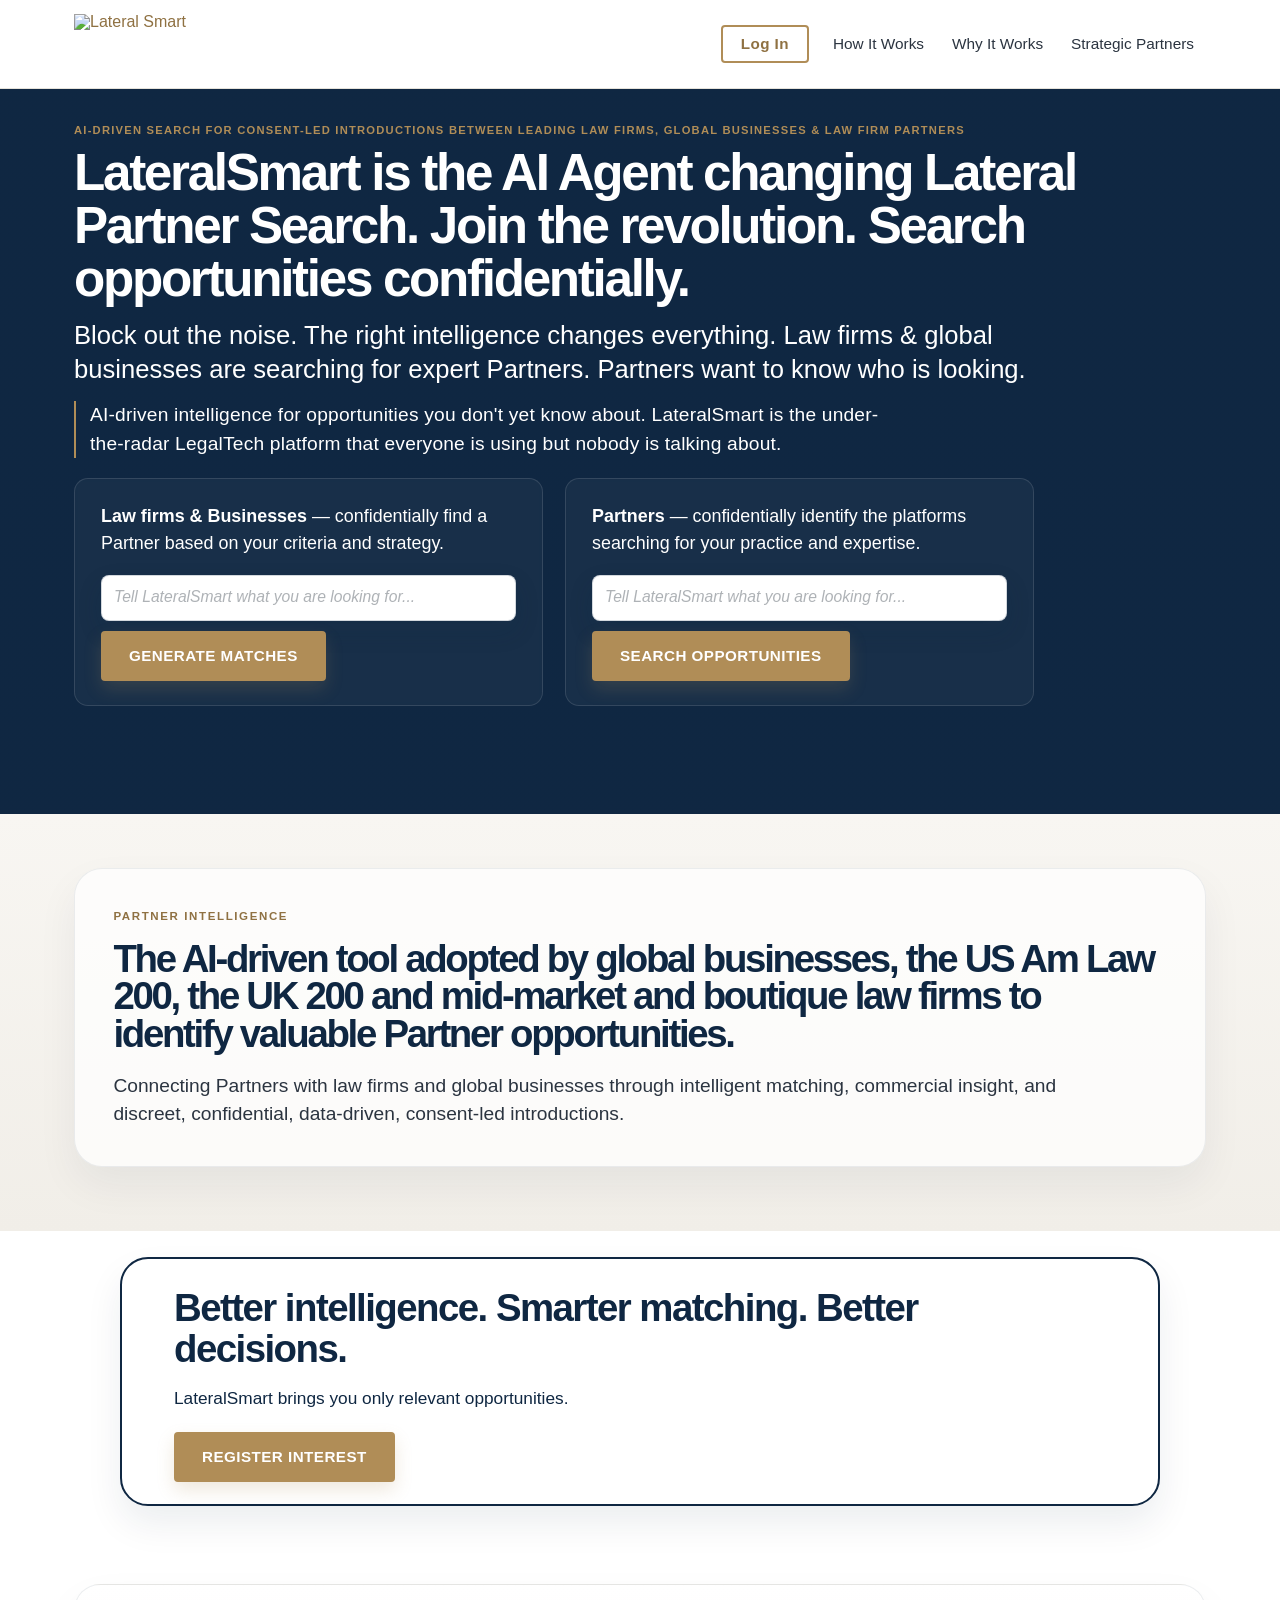
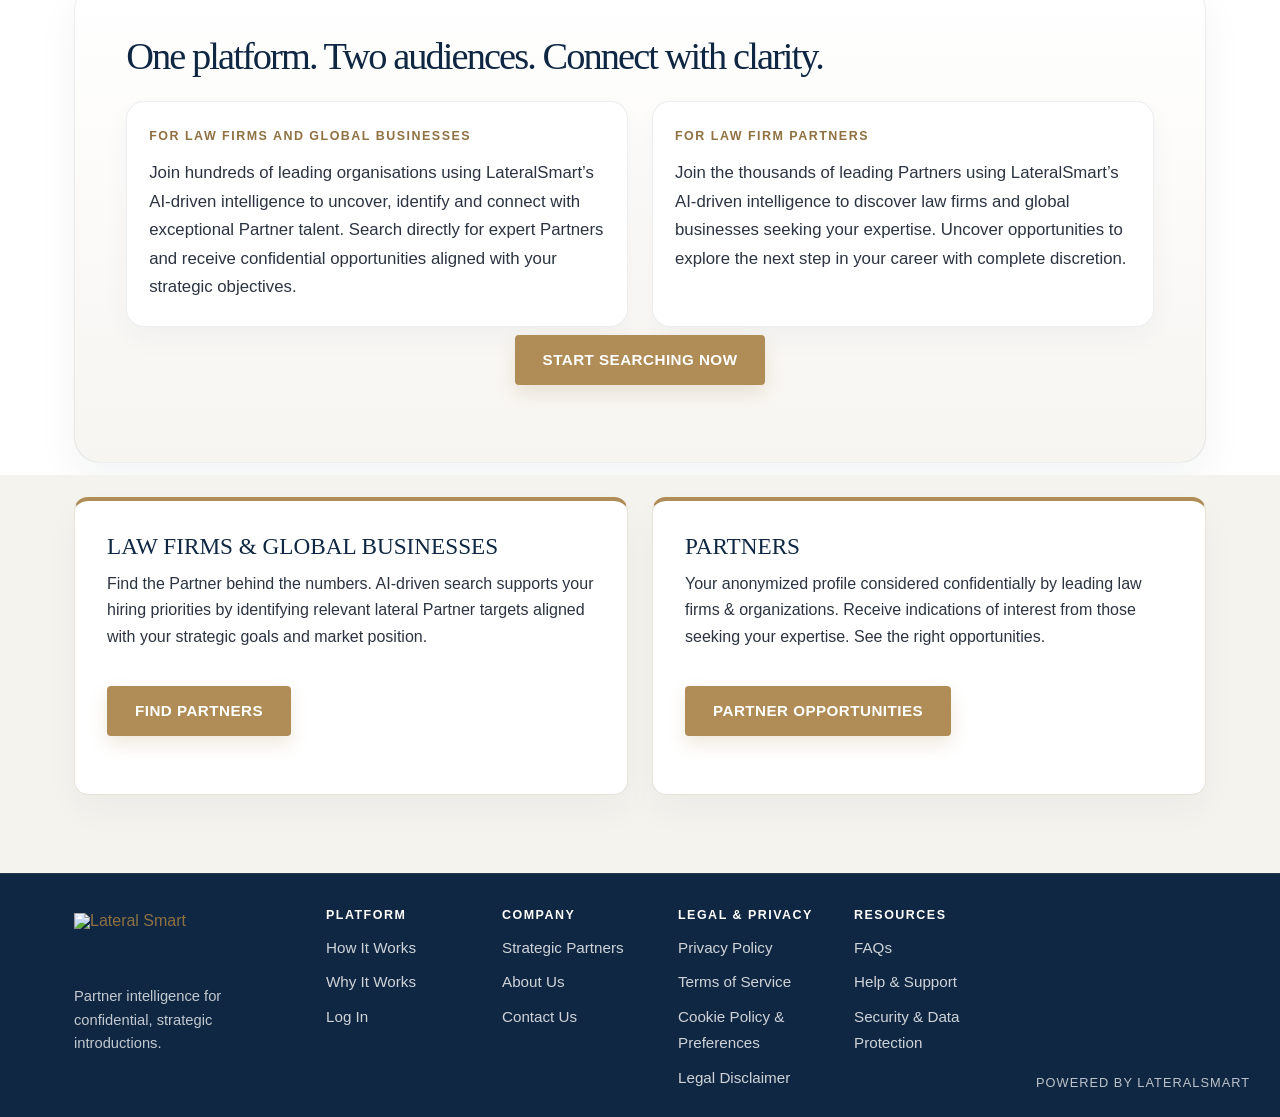
==== index.html @ b68d54a2 "Update hero section text in index.html" ====
<!DOCTYPE html>
<html lang="en">
<head>
  <meta charset="utf-8">
  <meta name="viewport" content="width=device-width, initial-scale=1">
  <title>Home | PARTNER INTELLIGENCE</title>
  <link rel="stylesheet" href="css/style.css">
</head>
<body>
  <header class="site-header">
    <div class="container header-inner">
      <a class="logo" href="index.html" aria-label="Lateral Smart"><img src="https://github.com/user-attachments/assets/96243401-67ee-42fc-a3ef-31da36f68163" alt="Lateral Smart" class="brand-logo"></a>

      <div class="header-actions">
        <a class="btn btn-small btn-outline login-link" href="#">Log In</a>
        <div class="nav-wrap">
          <nav id="main-nav" class="main-nav" aria-label="Main navigation">
            <a href="how-it-works.html">How It Works</a>
            <a href="why-it-works.html">Why It Works</a>
            <a href="strategic-partners.html">Strategic Partners</a>
          </nav>
          <button class="nav-toggle" type="button" aria-expanded="false" aria-controls="main-nav" aria-label="Toggle menu">
            <span></span><span></span><span></span>
          </button>
        </div>
      </div>
    </div>
  </header>

  <main>
    <section class="hero">
      <div class="container">
        <p class="eyebrow">AI-DRIVEN SEARCH FOR CONSENT-LED INTRODUCTIONS BETWEEN LEADING LAW FIRMS, GLOBAL BUSINESSES &amp; LAW FIRM PARTNERS</p>
        <h1 class="hero-main-title">LateralSmart is the AI Agent changing Lateral Partner Search. Join the revolution. Search opportunities confidentially.</h1>
        <p class="hero-subtitle">Block out the noise. The right intelligence changes everything. Law firms &amp; global businesses are searching for expert Partners. Partners want to know who is looking.</p>
        <p class="lead">AI-driven intelligence for opportunities you don't yet know about. LateralSmart is the under-the-radar LegalTech platform that everyone is using but nobody is talking about.</p>
        <div class="hero-pair">
          <div class="hero-feature">
            <p class="tagline"><strong>Law firms &amp; Businesses</strong> — confidentially find a Partner based on your criteria and strategy.</p>
            <div class="hero-inline-form">
              <div class="hero-inline-search">
                <textarea rows="1" placeholder="Tell LateralSmart what you are looking for..." aria-label="Search law firm criteria" autocomplete="off"></textarea>
              </div>
              <a class="btn btn-primary" href="https://docs.google.com/forms/d/e/1FAIpQLScUo92u9E1zZybbDZl6HCqa9umLVzZrXFmEc5nP3b95vK2EXg/viewform" target="_blank" rel="noopener">GENERATE MATCHES</a>
            </div>
          </div>
          <div class="hero-feature">
            <p class="tagline"><strong>Partners</strong> — confidentially identify the platforms searching for your practice and expertise.</p>
            <div class="hero-inline-form">
              <div class="hero-inline-search">
                <textarea rows="1" placeholder="Tell LateralSmart what you are looking for..." aria-label="Search partner expertise" autocomplete="off"></textarea>
              </div>
              <a class="btn btn-primary" href="https://docs.google.com/forms/d/e/1FAIpQLScUo92u9E1zZybbDZl6HCqa9umLVzZrXFmEc5nP3b95vK2EXg/viewform" target="_blank" rel="noopener">SEARCH OPPORTUNITIES</a>
            </div>
          </div>
        </div>
      </div>
    </section>

    <section class="statement-hero">
      <div class="container">
        <div class="statement-hero-shell">
          <p class="statement-hero-kicker">Partner intelligence</p>
          <h2 class="statement-hero-title">The AI-driven tool adopted by global businesses, the US Am Law 200, the UK 200 and mid-market and boutique law firms to identify valuable Partner opportunities.</h2>
          <p class="statement-hero-text">Connecting Partners with law firms and global businesses through intelligent matching, commercial insight, and discreet, confidential, data-driven, consent-led introductions.</p>
        </div>
      </div>
    </section>

    <section class="hero-callout">
      <div class="container">
        <h2 class="hero-main-title">Better intelligence. Smarter matching. Better decisions.</h2>
        <p class="hero-callout-copy">LateralSmart brings you only relevant opportunities.</p>
        <div class="buttons single-button">
          <a class="btn btn-primary" href="https://docs.google.com/forms/d/e/1FAIpQLScUo92u9E1zZybbDZl6HCqa9umLVzZrXFmEc5nP3b95vK2EXg/viewform" target="_blank" rel="noopener">REGISTER INTEREST</a>
        </div>
      </div>
    </section>

    <section class="join-panel">
      <div class="container">
        <div class="join-panel-inner">
          <div class="join-intro">
            <h2>One platform. Two audiences. Connect with clarity.</h2>
          </div>

          <div class="join-grid">
            <article class="join-card">
              <p class="join-label">For law firms and global businesses</p>
              <p>Join hundreds of leading organisations using LateralSmart’s AI-driven intelligence to uncover, identify and connect with exceptional Partner talent. Search directly for expert Partners and receive confidential opportunities aligned with your strategic objectives.</p>
            </article>

            <article class="join-card">
              <p class="join-label">For law firm Partners</p>
              <p>Join the thousands of leading Partners using LateralSmart’s AI-driven intelligence to discover law firms and global businesses seeking your expertise. Uncover opportunities to explore the next step in your career with complete discretion.</p>
            </article>
          </div>

          <div class="buttons single-button join-cta">
            <a class="btn btn-primary" href="https://docs.google.com/forms/d/e/1FAIpQLScUo92u9E1zZybbDZl6HCqa9umLVzZrXFmEc5nP3b95vK2EXg/viewform" target="_blank" rel="noopener">START SEARCHING NOW</a>
          </div>
        </div>
      </div>
    </section>

    <section class="section alt audience-section">
      <div class="container">
        <div class="audience-grid">
          <div class="card">
            <h3 class="audience-card-title">LAW FIRMS &amp; GLOBAL BUSINESSES</h3>
            <p class="audience-card-copy">Find the Partner behind the numbers. AI-driven search supports your hiring priorities by identifying relevant lateral Partner targets aligned with your strategic goals and market position.</p>
            <div class="buttons single-button">
              <a class="btn btn-primary" href="https://docs.google.com/forms/d/e/1FAIpQLScUo92u9E1zZybbDZl6HCqa9umLVzZrXFmEc5nP3b95vK2EXg/viewform" target="_blank" rel="noopener">FIND PARTNERS</a>
            </div>
          </div>

          <div class="card">
            <h3 class="audience-card-title">PARTNERS</h3>
            <p class="audience-card-copy">Your anonymized profile considered confidentially by leading law firms & organizations. Receive indications of interest from those seeking your expertise. See the right opportunities.</p>
            <div class="buttons single-button">
              <a class="btn btn-primary" href="https://docs.google.com/forms/d/e/1FAIpQLScUo92u9E1zZybbDZl6HCqa9umLVzZrXFmEc5nP3b95vK2EXg/viewform" target="_blank" rel="noopener">PARTNER OPPORTUNITIES</a>
            </div>
          </div>
        </div>
      </div>
    </section>
  </main>

  <footer class="site-footer">
    <div class="container footer-inner">
      <div class="footer-brand">
        <a class="logo" href="index.html" aria-label="Lateral Smart"><img src="https://github.com/user-attachments/assets/96243401-67ee-42fc-a3ef-31da36f68163" alt="Lateral Smart" class="brand-logo"></a>
        <p>Partner intelligence for confidential, strategic introductions.</p>
      </div>

      <div class="footer-links">
        <div class="footer-column">
          <h3>Platform</h3>
          <ul>
            <li><a href="how-it-works.html">How It Works</a></li>
            <li><a href="why-it-works.html">Why It Works</a></li>
            <li><a href="#">Log In</a></li>
          </ul>
        </div>

        <div class="footer-column">
          <h3>Company</h3>
          <ul>
            <li><a href="strategic-partners.html">Strategic Partners</a></li>
            <li><a href="#">About Us</a></li>
            <li><a href="#">Contact Us</a></li>
          </ul>
        </div>

        <div class="footer-column">
          <h3>Legal &amp; Privacy</h3>
          <ul>
            <li><a href="#">Privacy Policy</a></li>
            <li><a href="#">Terms of Service</a></li>
            <li><a href="#">Cookie Policy &amp; Preferences</a></li>
            <li><a href="#">Legal Disclaimer</a></li>
          </ul>
        </div>

        <div class="footer-column">
          <h3>Resources</h3>
          <ul>
            <li><a href="#">FAQs</a></li>
            <li><a href="#">Help &amp; Support</a></li>
            <li><a href="#">Security &amp; Data Protection</a></li>
          </ul>
        </div>
      </div>

      <div class="footer-powered">Powered by LateralSmart</div>
    </div>
  </footer>
  <script src="js/site-menu.js"></script>
</body>
</html>
---- css/style.css ----
/* ==========================================================
            Partner Intelligence - site styles
            Edit the colours below to re-brand the whole site.
            ========================================================== */
:root {
  --navy: #0f2742;
  --accent: #b08d57;
  --accent-dark: #8f7142;
  --text: #2b3440;
  --muted: #5d6b7a;
  --light: #f5f3ee;
  --white: #ffffff;
  --font-body: "Helvetica Neue", Arial, sans-serif;
  --font-heading: Georgia, "Times New Roman", serif;
}
* { box-sizing: border-box; }
html { scroll-behavior: smooth; }
body {
  margin: 0;
  font-family: var(--font-body);
  color: var(--text);
  line-height: 1.65;
  font-size: 16px;
}
img { max-width: 100%; display: block; }
a { color: var(--accent-dark); }
p { margin: 0 0 1.1rem; }
.container { max-width: 1180px; margin: 0 auto; padding: 0 24px; }
h1, h2, h3, h4 { font-family: var(--font-heading); color: var(--navy); line-height: 1.2; font-weight: normal; }
h1 { font-size: clamp(2.5rem, 4vw, 4rem); margin: 0 0 20px; }
h2 { font-size: clamp(2rem, 2.6vw, 2.85rem); margin: 0 0 18px; }
h3 { font-size: 1.45rem; margin: 0 0 10px; }
h4 { font-size: 1.2rem; margin: 0 0 10px; }
.small { font-size: .85rem; color: var(--muted); }

/* Header */
.site-header {
  background: var(--white);
  border-bottom: 1px solid #e5e2da;
  position: sticky;
  top: 0;
  z-index: 10;
}
.header-inner {
  display: flex;
  align-items: center;
  justify-content: space-between;
  gap: 16px;
  flex-wrap: wrap;
  padding-top: 14px;
  padding-bottom: 14px;
}
.logo {
  display: inline-flex;
  align-items: center;
  text-decoration: none;
  line-height: 1;
  flex-shrink: 0;
}
.brand-logo {
  display: block;
  height: 60px;
  width: auto;
  max-width: 100%;
}
.header-actions {
  display: flex;
  align-items: center;
  justify-content: flex-end;
  gap: 12px;
  margin-left: auto;
}
.nav-wrap {
  display: flex;
  align-items: center;
  position: relative;
}
.main-nav {
  display: flex;
  align-items: center;
  flex-wrap: wrap;
  gap: 4px;
}
.main-nav a {
  margin: 0 12px;
  text-decoration: none;
  color: var(--text);
  font-size: .96rem;
  font-weight: 500;
  transition: color .2s ease;
}
.main-nav a:hover, .main-nav a.active {
  color: var(--accent-dark);
  border-bottom: 2px solid var(--accent);
}
.nav-toggle {
  display: none;
  width: 42px;
  height: 42px;
  border: 1px solid rgba(15, 39, 66, 0.15);
  background: var(--white);
  border-radius: 8px;
  padding: 10px 8px;
  cursor: pointer;
  flex-shrink: 0;
}
.nav-toggle span {
  display: block;
  width: 100%;
  height: 2px;
  background: var(--navy);
  border-radius: 2px;
  margin: 4px 0;
}
.login-link {
  white-space: nowrap;
}

/* Buttons */
.buttons {
  display: flex;
  gap: 14px;
  flex-wrap: wrap;
  margin-top: 24px;
}
.btn {
  display: inline-flex;
  align-items: center;
  justify-content: center;
  padding: 14px 26px;
  border-radius: 4px;
  text-decoration: none;
  font-weight: 700;
  font-size: .95rem;
  border: 2px solid var(--accent);
  letter-spacing: .03em;
  transition: all .2s ease;
  line-height: 1.2;
}
.btn-primary {
  background: var(--accent);
  color: var(--white);
  box-shadow: 0 8px 18px rgba(176, 141, 87, 0.2);
}
.btn-primary:hover {
  background: var(--accent-dark);
  border-color: var(--accent-dark);
  transform: translateY(-1px);
}
.btn-outline {
  background: transparent;
  color: var(--accent-dark);
}
.btn-outline:hover {
  background: var(--accent);
  color: var(--white);
}
.btn-small { padding: 8px 18px; }

/* Hero */
.hero {
  color: var(--white);
  padding: 32px 0 80px;
  background: linear-gradient(rgba(15,39,66,.82), rgba(15,39,66,.82)),
    url("https://images.unsplash.com/photo-1497366216548-37526070297c?auto=format&fit=crop&w=1600&q=70") center/cover, var(--navy);
}
.hero .container {
  display: block;
}
.hero-main-title {
  color: var(--white);
  font-family: var(--font-body);
  font-weight: 700;
  font-size: clamp(2.5rem, 4vw, 4.7rem);
  line-height: 1.03;
  letter-spacing: -0.045em;
  margin: 0 0 12px;
  max-width: 1180px;
}
.hero-subtitle {
  font-size: clamp(1.45rem, 2vw, 2.05rem);
  font-weight: 500;
  line-height: 1.35;
  color: rgba(255, 255, 255, 0.96);
  max-width: 980px;
  margin: 0 0 14px;
}
.hero .eyebrow {
  text-transform: uppercase;
  letter-spacing: .11em;
  font-size: .7rem;
  font-weight: 600;
  color: var(--accent);
  margin: 0 0 8px;
  max-width: 1200px;
  white-space: normal;
  display: block;
  overflow-wrap: break-word;
  word-break: break-word;
}
.hero .lead {
  max-width: 820px;
  margin: 0 0 20px;
  padding-left: 14px;
  border-left: 2px solid var(--accent);
  color: rgba(255, 255, 255, 0.9);
  font-size: clamp(1rem, 1.5vw, 1.2rem);
  line-height: 1.5;
  font-style: normal;
  font-weight: 500;
  letter-spacing: 0.01em;
}
.hero h1,
.hero .lead,
.hero p {
  color: var(--white);
}
.hero-alt h1,
.hero-alt .lead,
.hero-alt p,
.hero-alt .eyebrow {
  color: var(--white);
}
.hero-alt h1 {
  font-family: var(--font-body);
  font-weight: 700;
  font-size: clamp(2.5rem, 4vw, 4.7rem);
  line-height: 1.03;
  letter-spacing: -0.045em;
  margin: 0 0 26px;
  max-width: 1180px;
}
.hero-alt .eyebrow {
  color: var(--accent);
}
.hero-pair {
  display: grid;
  grid-template-columns: repeat(2, minmax(0, 1fr));
  gap: 22px;
  max-width: 960px;
  margin: 0 0 28px;
}
.hero-feature {
  display: flex;
  flex-direction: column;
  justify-content: space-between;
  min-height: 200px;
  padding: 24px 26px;
  border: 1px solid rgba(255,255,255,0.12);
  border-radius: 14px;
  background: rgba(255,255,255,0.04);
  backdrop-filter: blur(2px);
}
.hero-feature .tagline {
  font-size: 1.12rem;
  max-width: 100%;
  margin: 0;
  line-height: 1.5;
}
.hero-feature .tagline strong { color: var(--white); }
.hero-inline-form {
  display: flex;
  align-items: flex-end;
  gap: 10px;
  flex-wrap: wrap;
  margin-top: 18px;
}
.hero-inline-search {
  flex: 1 1 300px;
  max-width: 420px;
  min-width: 220px;
  display: flex;
  align-items: flex-start;
  justify-content: flex-start;
  min-height: 44px;
  padding: 0;
  border-radius: 8px;
  border: 1px solid rgba(15, 39, 66, 0.18);
  background: var(--white);
  box-shadow: 0 10px 24px rgba(15, 39, 66, 0.14);
}
.hero-inline-search textarea {
  width: 100%;
  min-height: 44px;
  max-height: 120px;
  border: none;
  background: transparent;
  color: var(--text);
  font: inherit;
  font-size: 0.98rem;
  line-height: 1.35;
  padding: 10px 12px;
  margin: 0;
  resize: none;
  overflow: hidden;
  text-align: left;
  vertical-align: top;
  display: block;
  caret-color: var(--accent-dark);
}
.hero-inline-search textarea::placeholder {
  color: rgba(43, 52, 64, 0.38);
  font-style: italic;
  text-align: left;
  line-height: 1.35;
  padding: 0;
  transform: none;
}
.hero-inline-search textarea:focus {
  outline: none;
  caret-color: var(--accent-dark);
}
.hero-feature .btn {
  margin-top: 0;
  align-self: flex-start;
}
.supporting-copy {
  font-size: 1.02rem;
  max-width: 900px;
  margin: 0 0 12px;
  opacity: .96;
}
.hero-callout {
  max-width: 1040px;
  margin: 26px auto 38px;
  padding: 28px 28px 22px;
  border: 2px solid var(--navy);
  border-radius: 28px;
  background: rgba(255,255,255,0.98);
  box-shadow: 0 18px 36px rgba(15, 39, 66, 0.08);
}
.hero-callout .container {
  max-width: 100%;
}
.hero-callout .eyebrow {
  margin-bottom: 12px;
  max-width: 760px;
  color: var(--navy);
  font-weight: 700;
  letter-spacing: 0;
  text-transform: none;
  font-size: 1.02rem;
}
.hero-callout .hero-main-title {
  font-size: clamp(2rem, 3vw, 3.2rem);
  line-height: 1.08;
  letter-spacing: -0.04em;
  margin-bottom: 16px;
  max-width: 760px;
  color: var(--navy);
}
.hero-callout-copy {
  margin: 0 0 20px;
  color: var(--navy);
  font-size: 1.08rem;
  line-height: 1.5;
  font-weight: 500;
}
.hero-callout .single-button {
  margin: 0;
}
.hero-callout .single-button .btn {
  margin-top: 0;
}

/* Statement hero */
.statement-hero {
  padding: 54px 0 64px;
  background: linear-gradient(180deg, #f8f6f2 0%, #f1eee8 100%);
}
.statement-hero-shell {
  background: rgba(255, 255, 255, 0.72);
  border: 1px solid rgba(15, 39, 66, 0.08);
  border-radius: 28px;
  padding: clamp(1.6rem, 3vw, 3rem);
  box-shadow: 0 18px 42px rgba(15, 39, 66, 0.06);
}
.statement-hero-kicker {
  margin: 0 0 1rem;
  font-size: 0.72rem;
  font-weight: 700;
  line-height: 1.4;
  letter-spacing: 0.14em;
  text-transform: uppercase;
  color: var(--accent-dark);
}
.statement-hero-title {
  margin: 0;
  color: var(--navy);
  font-family: var(--font-body);
  font-size: clamp(2.1rem, 3vw, 4.2rem);
  line-height: 0.98;
  letter-spacing: -0.06em;
  font-weight: 800;
  max-width: 1200px;
}
.statement-hero-text {
  margin: 1.2rem 0 0;
  max-width: 1000px;
  color: var(--text);
  font-size: clamp(1.05rem, 1.5vw, 1.6rem);
  line-height: 1.45;
  font-weight: 500;
}

/* Sections */
.section { padding: 78px 0; }
.section.alt { background: var(--light); }
.section.center { text-align: center; }
.section-intro { max-width: 760px; font-size: 1.12rem; }
.center .section-intro { margin: 0 auto; }
.grid {
  display: grid;
  grid-template-columns: repeat(auto-fit, minmax(300px, 1fr));
  gap: 28px;
}
.feature-grid {
  grid-template-columns: repeat(auto-fit, minmax(250px, 1fr));
  margin-top: 12px;
}
.feature,
.card {
  background: var(--white);
  border: 1px solid #e5e2da;
  border-radius: 14px;
  box-shadow: 0 16px 32px rgba(15, 39, 66, 0.04);
}
.card {
  padding: 32px;
  border-top: 4px solid var(--accent);
}
.feature {
  padding: 24px;
}
.card .btn,
.feature .btn { margin-top: 18px; }
.card ul { padding-left: 20px; }
.card li { margin-bottom: 8px; }
.text-link { font-weight: bold; text-decoration: none; }
.steps { list-style: none; padding: 0; margin: 0; }
.steps li { border-left: 4px solid var(--accent); padding: 4px 0 4px 24px; margin-bottom: 32px; }

.workflows-section {
  padding-top: 56px;
  padding-bottom: 56px;
}
.workflow-grid {
  display: grid;
  grid-template-columns: repeat(2, minmax(0, 1fr));
  gap: 28px;
}
.workflow-column {
  position: relative;
  background: linear-gradient(180deg, rgba(15,39,66,0.03), rgba(255,255,255,0.94));
  border: 1px solid rgba(15,39,66,0.12);
  border-radius: 26px;
  padding: clamp(1.5rem, 2vw, 2.2rem);
  box-shadow: 0 18px 36px rgba(15,39,66,0.05);
  overflow: hidden;
}
.workflow-column::before {
  content: "";
  position: absolute;
  inset: 0;
  background: linear-gradient(135deg, rgba(176,141,87,0.08), rgba(15,39,66,0.02));
  pointer-events: none;
}
.workflow-column > * {
  position: relative;
  z-index: 1;
}
.workflow-column:first-child {
  background: linear-gradient(180deg, rgba(15,39,66,0.04), rgba(255,255,255,0.96));
  border-color: rgba(15,39,66,0.14);
}
.workflow-column:first-child::before {
  background: linear-gradient(135deg, rgba(15,39,66,0.06), rgba(176,141,87,0.08));
}
.workflow-column:last-child {
  background: linear-gradient(180deg, rgba(176,141,87,0.08), rgba(255,255,255,0.96));
  border-color: rgba(176,141,87,0.35);
}
.workflow-column:last-child::before {
  background: linear-gradient(135deg, rgba(176,141,87,0.12), rgba(15,39,66,0.03));
}
.workflow-column h2 {
  margin: 0 0 1.25rem;
  font-family: var(--font-body);
  font-size: clamp(1.7rem, 2.2vw, 2.4rem);
  line-height: 1.1;
  letter-spacing: -0.05em;
  font-weight: 800;
  color: var(--navy);
}
.workflow-list {
  display: grid;
  gap: 16px;
}
.workflow-step {
  background: rgba(255,255,255,0.8);
  border: 1px solid rgba(15,39,66,0.08);
  border-left: 4px solid var(--accent);
  border-radius: 18px;
  padding: 18px 18px 16px;
  box-shadow: 0 10px 20px rgba(15,39,66,0.03);
}
.workflow-column:first-child .workflow-step {
  border-left-color: var(--navy);
}
.workflow-column:last-child .workflow-step {
  border-left-color: var(--accent);
}
.workflow-step h3 {
  margin: 0 0 0.5rem;
  font-family: var(--font-body);
  font-size: 1.12rem;
  line-height: 1.38;
  letter-spacing: -0.02em;
  font-weight: 700;
  color: var(--navy);
}
.workflow-step p {
  margin: 0;
  color: var(--text);
  font-size: 0.98rem;
  line-height: 1.6;
}

.join-panel {
  padding: 40px 0 12px;
}
.join-panel-inner {
  background: linear-gradient(180deg, #ffffff 0%, #f7f5f1 100%);
  border: 1px solid rgba(15, 39, 66, 0.08);
  border-radius: 26px;
  padding: clamp(1.8rem, 4vw, 3.2rem);
  box-shadow: 0 18px 42px rgba(15, 39, 66, 0.05);
}
.join-intro {
  margin-bottom: 1.5rem;
}
.join-intro h2 {
  margin: 0;
  font-size: clamp(2rem, 3vw, 3.3rem);
  line-height: 1.07;
  letter-spacing: -0.05em;
  color: var(--navy);
}
.join-grid,
.audience-grid {
  display: grid;
  grid-template-columns: repeat(2, minmax(0, 1fr));
  gap: 24px;
}
.join-card {
  background: var(--white);
  border: 1px solid rgba(15, 39, 66, 0.08);
  border-radius: 18px;
  padding: 24px 22px;
  box-shadow: 0 12px 26px rgba(15, 39, 66, 0.04);
}
.join-label {
  margin: 0 0 12px;
  font-size: .78rem;
  letter-spacing: .12em;
  text-transform: uppercase;
  color: var(--accent-dark);
  font-weight: 700;
}
.join-card p:last-child {
  margin: 0;
  color: var(--text);
  font-size: 1.05rem;
  line-height: 1.7;
}
.join-cta {
  justify-content: center;
  margin-top: 30px;
}
.audience-section {
  padding-top: 22px;
}

.partner-intro {
  padding-top: 72px;
  padding-bottom: 72px;
}
.partner-story {
  max-width: 940px;
  margin: 0 auto 30px;
}
.section-kicker {
  margin: 0 0 16px;
  font-size: .76rem;
  font-weight: 700;
  letter-spacing: .14em;
  text-transform: uppercase;
  color: var(--accent-dark);
}
.partner-story h2 {
  margin-bottom: 20px;
}
.partner-story p {
  font-size: clamp(1.03rem, 1.5vw, 1.2rem);
  max-width: 900px;
  color: var(--text);
}
.partner-opportunity {
  margin-top: 28px;
}
.partner-opportunity h3 {
  margin-bottom: 20px;
  text-align: center;
}
.benefits-grid {
  display: grid;
  grid-template-columns: repeat(auto-fit, minmax(220px, 1fr));
  gap: 20px;
  margin-top: 18px;
}
.benefit-card {
  background: var(--white);
  border: 1px solid rgba(15, 39, 66, 0.08);
  border-top: 4px solid var(--accent);
  border-radius: 16px;
  padding: 24px 22px;
  box-shadow: 0 14px 30px rgba(15, 39, 66, 0.04);
}
.benefit-card h4 {
  margin-bottom: 10px;
  font-size: 1.12rem;
  color: var(--navy);
}
.benefit-card p {
  margin: 0;
  color: var(--text);
  line-height: 1.6;
}
.partner-cta {
  margin-top: 36px;
  padding: clamp(2rem, 4vw, 3.25rem);
  border-radius: 24px;
  background: linear-gradient(135deg, rgba(15,39,66,0.97), rgba(30,63,98,0.93));
  box-shadow: 0 20px 44px rgba(15, 39, 66, 0.12);
  text-align: center;
}
.partner-cta h3,
.partner-cta p,
.partner-cta .partner-cta-lead {
  color: var(--white);
}
.partner-cta h3 {
  margin-bottom: 12px;
}
.partner-cta p {
  max-width: 760px;
  margin-left: auto;
  margin-right: auto;
  font-size: 1.06rem;
}
.partner-cta-lead {
  margin-top: 6px;
  margin-bottom: 18px;
  font-size: 1.2rem;
  font-weight: 600;
}
.partner-cta .btn {
  margin-top: 8px;
}

.logo-grid { display: grid; grid-template-columns: repeat(auto-fit, minmax(200px, 1fr)); gap: 22px; margin: 20px 0 30px; }
.logo-slot {
  background: rgba(255,255,255,0.96);
  border: 1px solid rgba(15, 39, 66, 0.08);
  border-radius: 14px;
  min-height: 120px;
  display: flex;
  align-items: center;
  justify-content: center;
  color: var(--muted);
  text-align: center;
  padding: 18px 20px;
  box-shadow: 0 8px 18px rgba(15, 39, 66, 0.04);
  transition: transform .2s ease, box-shadow .2s ease, border-color .2s ease;
}
.logo-slot:hover {
  transform: translateY(-2px);
  border-color: rgba(176, 141, 87, 0.35);
  box-shadow: 0 14px 28px rgba(15, 39, 66, 0.08);
}
.logo-slot img {
  max-width: 80%;
  max-height: 68px;
  width: auto;
  height: auto;
  object-fit: contain;
  filter: grayscale(0.1) contrast(1.05);
  opacity: 0.96;
}

.partner-quote-section {
  padding-top: 48px;
  padding-bottom: 24px;
}
.partner-quote-shell {
  background: linear-gradient(135deg, rgba(15,39,66,0.97), rgba(30,63,98,0.93));
  border: 2px solid rgba(176, 141, 87, 0.7);
  border-radius: 26px;
  padding: clamp(2rem, 4vw, 4rem);
  box-shadow: 0 22px 48px rgba(15, 39, 66, 0.12);
}
.partner-quote-label {
  display: inline-block;
  margin: 0 0 1.2rem;
  font-size: .78rem;
  font-weight: 700;
  letter-spacing: .12em;
  text-transform: uppercase;
  color: var(--accent);
}
.partner-quote {
  margin: 0;
  color: var(--white);
  font-family: var(--font-heading);
  font-size: clamp(2rem, 3vw, 3.3rem);
  line-height: 1.18;
  letter-spacing: -0.04em;
  font-weight: 700;
}
.partner-quote p {
  margin: 0;
}
.partner-quote-text {
  margin-top: 1.5rem;
  font-size: clamp(1.06rem, 1.8vw, 1.4rem);
  line-height: 1.6;
  color: rgba(255,255,255,0.9);
  font-weight: 500;
}

/* Call to action band */
.cta {
  background: var(--navy);
  color: var(--white);
  text-align: center;
  padding: 72px 0;
}
.cta h2 { color: var(--white); margin-bottom: 18px; max-width: 860px; margin-left: auto; margin-right: auto; }
.cta p {
  margin: 0 auto 8px;
  max-width: 720px;
  font-size: 1.08rem;
}
.cta .buttons { justify-content: center; margin-top: 28px; }
.cta .btn-primary { background: var(--accent); }

/* Footer */
.site-footer {
  background: var(--navy);
  color: rgba(255,255,255,0.8);
  border-top: 1px solid rgba(255,255,255,0.08);
  padding: 34px 0 18px;
}
.footer-inner {
  display: flex;
  align-items: flex-start;
  justify-content: space-between;
  gap: 32px;
}
.footer-brand {
  flex: 0 0 220px;
}
.footer-brand .logo {
  margin-bottom: 12px;
}
.footer-brand p {
  margin: 0;
  color: rgba(255,255,255,0.75);
  font-size: 0.92rem;
  line-height: 1.6;
}
.footer-links {
  display: grid;
  grid-template-columns: repeat(4, minmax(150px, 1fr));
  gap: 26px;
  flex: 1;
}
.footer-column h3 {
  margin: 0 0 12px;
  font-family: var(--font-body);
  font-size: 0.78rem;
  text-transform: uppercase;
  letter-spacing: 0.12em;
  color: #ffffff;
  font-weight: 700;
}
.footer-column ul {
  list-style: none;
  padding: 0;
  margin: 0;
}
.footer-column li {
  margin: 0 0 8px;
}
.footer-column a {
  color: rgba(255,255,255,0.8);
  text-decoration: none;
  font-size: 0.95rem;
}
.footer-column a:hover {
  color: var(--white);
}
.footer-powered {
  flex: 0 0 auto;
  align-self: flex-end;
  white-space: nowrap;
  font-size: 0.8rem;
  letter-spacing: 0.08em;
  text-transform: uppercase;
  color: rgba(255,255,255,0.72);
  padding-bottom: 6px;
}
.site-footer .small {
  color: rgba(255,255,255,0.75);
}

@media (max-width: 840px) {
  .hero-pair { grid-template-columns: 1fr; }
  .workflow-grid { grid-template-columns: 1fr; }
  .join-grid,
  .audience-grid { grid-template-columns: 1fr; }
  .footer-inner {
    flex-direction: column;
    align-items: stretch;
  }
  .footer-brand,
  .footer-powered {
    flex: 1 1 auto;
    align-self: flex-start;
  }
  .footer-links {
    grid-template-columns: repeat(2, minmax(140px, 1fr));
  }
}
@media (max-width: 640px) {
  .hero-main-title { font-size: clamp(2rem, 9vw, 3rem); letter-spacing: -0.04em; }
  .hero { padding: 70px 0; }
  .buttons { flex-direction: column; }
  .btn { width: 100%; }
  .brand-logo { height: 48px; }
  .hero .eyebrow {
    letter-spacing: .05em;
    font-size: .65rem;
    line-height: 1.6;
    max-width: 100%;
  }
  .hero-inline-form { flex-direction: column; align-items: stretch; gap: 8px; }
  .hero-inline-search {
    width: 100%;
    max-width: none;
    min-width: 0;
    min-height: 44px;
    height: 44px;
  }
  .hero-inline-search textarea {
    min-height: 44px;
    height: 44px;
    max-height: 44px;
    font-size: .92rem;
    line-height: 1.35;
    padding: 9px 12px;
    overflow: hidden;
    white-space: nowrap;
    word-break: normal;
  }
  .hero-callout {
    margin: 18px auto 30px;
    padding: 24px 18px 20px;
    border-radius: 24px;
  }
  .hero-callout .eyebrow {
    font-size: .95rem;
    line-height: 1.45;
  }
  .hero-main-title {
    font-size: clamp(1.8rem, 8vw, 2.6rem);
  }
  .hero-callout-copy {
    font-size: 1rem;
  }
  .statement-hero {
    padding: 28px 0 38px;
  }
  .statement-hero-shell {
    border-radius: 22px;
    padding: 1.25rem 1rem 1.3rem;
  }
  .statement-hero-kicker {
    font-size: 0.64rem;
    letter-spacing: 0.1em;
  }
  .statement-hero-title {
    font-size: clamp(1.8rem, 7vw, 2.8rem);
    line-height: 1.06;
    letter-spacing: -0.05em;
  }
  .statement-hero-text {
    font-size: 1rem;
    line-height: 1.5;
    margin-top: 0.9rem;
  }
  .workflow-column {
    padding: 1.2rem 1rem 1.1rem;
  }
  .workflow-column h2 {
    font-size: clamp(1.5rem, 8vw, 2rem);
  }
  .workflow-step {
    padding: 1rem 0.9rem 0.95rem;
  }
  .join-panel {
    padding-top: 10px;
  }
  .join-panel-inner {
    padding: 1.2rem 1rem 1.4rem;
  }
  .join-intro h2 {
    font-size: clamp(1.8rem, 8vw, 2.6rem);
  }
  .site-footer {
    text-align: left;
  }
  .footer-inner {
    text-align: left;
    align-items: flex-start;
  }
  .footer-brand,
  .footer-links,
  .footer-powered {
    text-align: left;
  }
  .footer-links {
    grid-template-columns: 1fr;
  }
}

/* Inline signup form */
.signup { max-width: 640px; margin: 36px auto 0; }
.signup-title { font-family: var(--font-heading); font-size: 1.2rem; margin: 0 0 12px; color: var(--white); }
.signup-row { display: flex; gap: 10px; flex-wrap: wrap; }
.signup input, .signup select { flex: 1 1 200px; padding: 13px 14px; border: 2px solid transparent; border-radius: 3px; font: inherit; font-size: .95rem; color: var(--text); background: var(--white); }
.signup input::placeholder { color: var(--muted); }
.signup input:focus, .signup select:focus { outline: none; border-color: var(--accent); }
.signup button { flex: 0 0 auto; }
.signup .btn { cursor: pointer; font-family: inherit; }
.signup .btn:disabled { opacity: .6; cursor: default; }
.signup-msg { min-height: 1.5em; margin: 10px 0 0; font-size: .9rem; color: var(--accent); }
.signup.done .signup-row { display: none; }

/** Custom button spacing for single CTA in mid-section */
.single-button { margin-top: 8px; margin-bottom: 26px; }
.single-button .btn { display: inline-flex; }

@media (max-width: 640px) {
  .header-inner {
    display: flex;
    align-items: center;
    justify-content: space-between;
    gap: 10px;
    min-height: 62px;
  }
  .header-actions {
    display: flex;
    align-items: center;
    justify-content: flex-end;
    gap: 8px;
    margin-left: auto;
  }
  .login-link {
    padding: 8px 10px;
    font-size: .72rem;
    min-width: 0;
    display: inline-flex;
  }
  .nav-wrap {
    position: relative;
    display: flex;
    align-items: center;
  }
  .main-nav {
    display: none;
    flex-direction: column;
    align-items: flex-start;
    width: min(260px, calc(100vw - 30px));
    padding: 12px 14px;
    background: rgba(255, 255, 255, 0.98);
    border: 1px solid rgba(15, 39, 66, 0.08);
    border-radius: 10px;
    box-shadow: 0 16px 32px rgba(15, 39, 66, 0.08);
    position: absolute;
    top: calc(100% + 10px);
    right: 0;
    z-index: 15;
  }
  .nav-wrap.is-open .main-nav {
    display: flex;
  }
  .main-nav a {
    margin: 0;
    width: 100%;
    padding: 8px 0;
    font-size: .95rem;
  }
  .nav-toggle {
    display: inline-flex;
    align-items: center;
    justify-content: center;
    flex-direction: column;
  }
  .nav-toggle span {
    margin: 3px 0;
  }
  .hero-feature .btn,
  .card .btn,
  .cta .btn,
  .btn { width: 100%; }
}

@media (min-width: 1200px) {
  .hero-main-title { max-width: 1200px; }
}
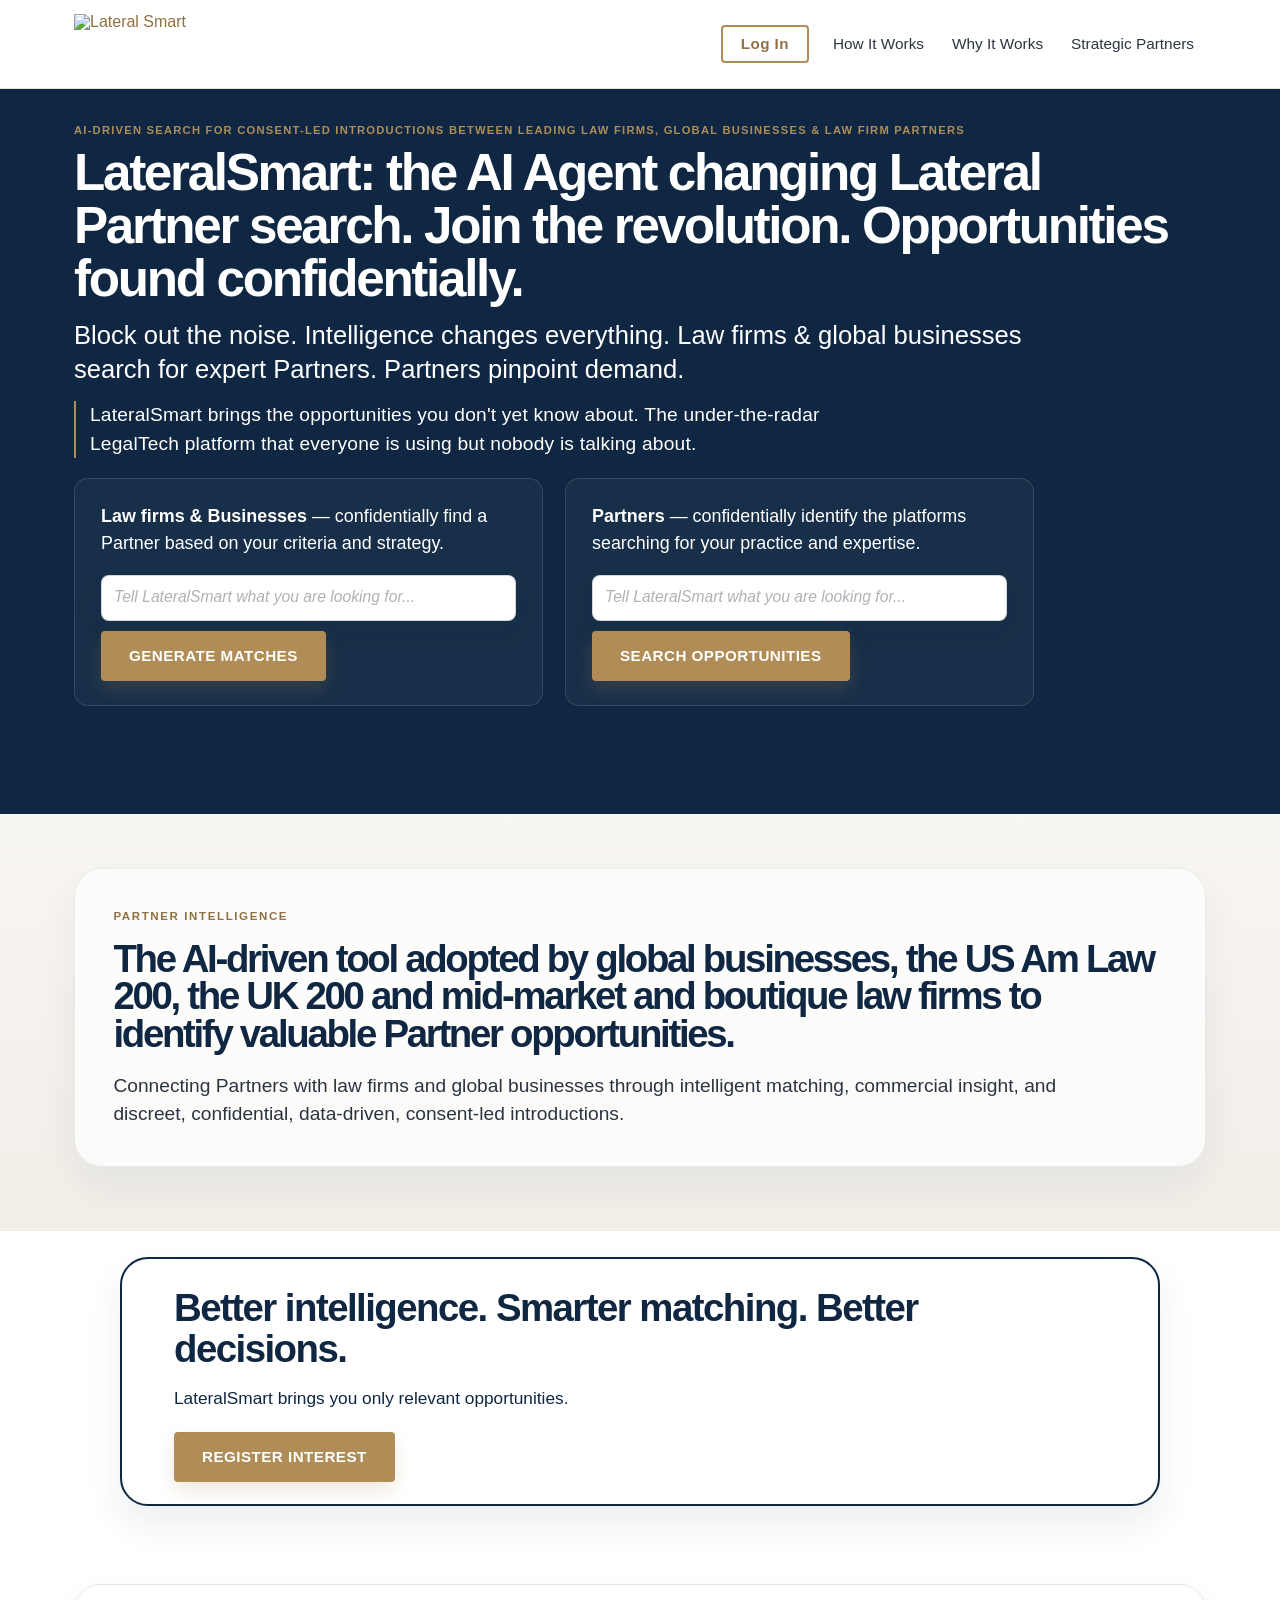
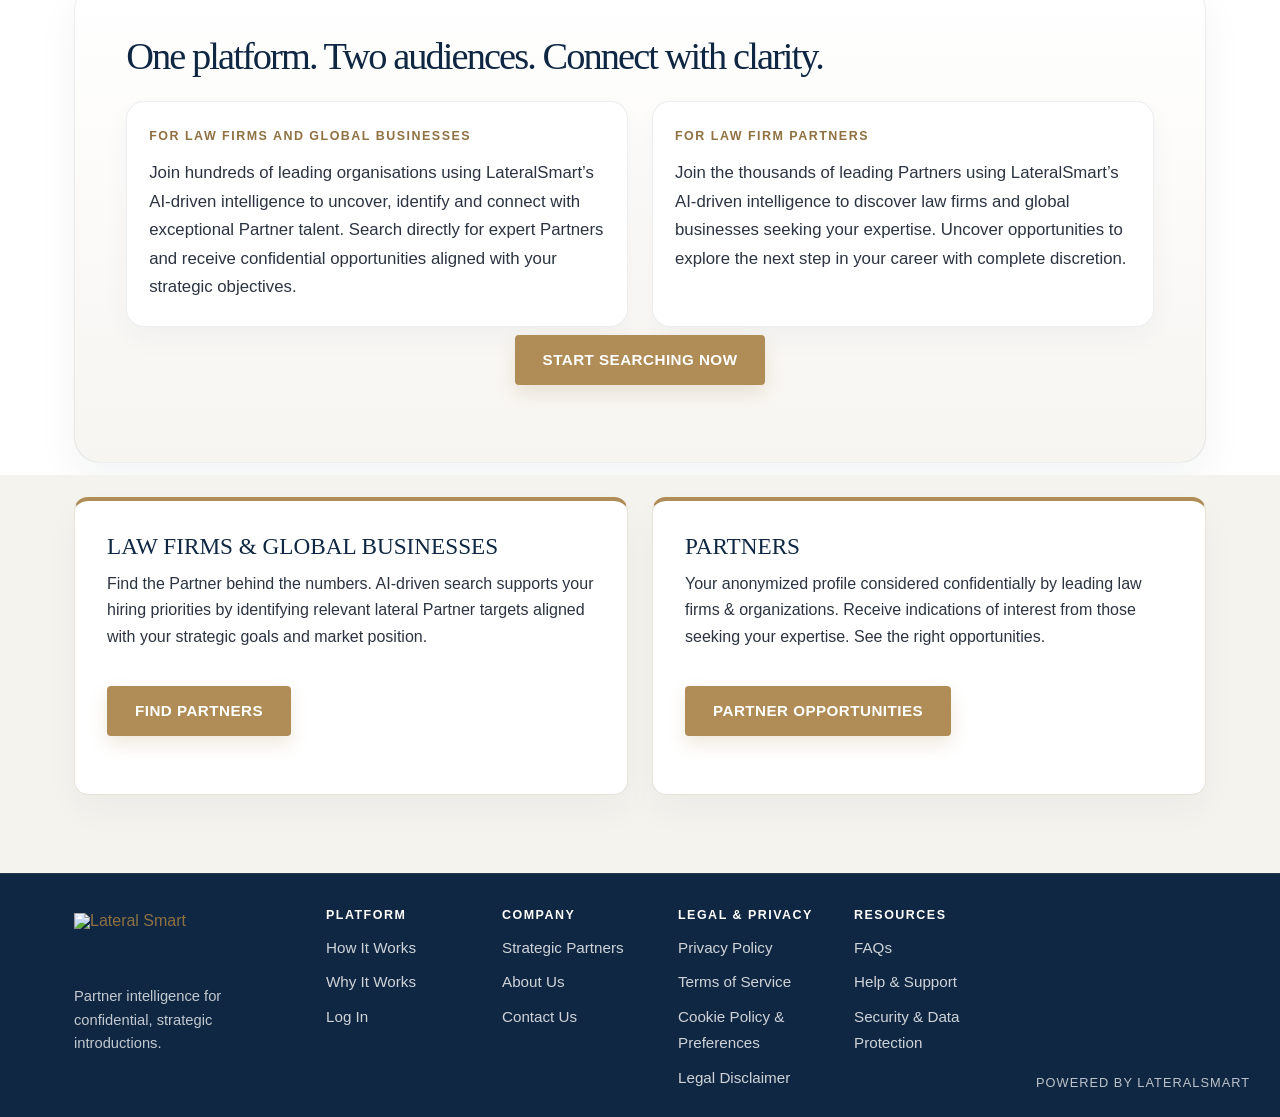
==== commit e9d68c34: "Revise hero section content in index.html Updated hero section text for clarity and impact." ====
--- a/index.html
+++ b/index.html
@@ -31,9 +31,9 @@
     <section class="hero">
       <div class="container">
         <p class="eyebrow">AI-DRIVEN SEARCH FOR CONSENT-LED INTRODUCTIONS BETWEEN LEADING LAW FIRMS, GLOBAL BUSINESSES &amp; LAW FIRM PARTNERS</p>
-        <h1 class="hero-main-title">LateralSmart is the AI Agent changing Lateral Partner Search. Join the revolution. Search opportunities confidentially.</h1>
-        <p class="hero-subtitle">Block out the noise. The right intelligence changes everything. Law firms &amp; global businesses are searching for expert Partners. Partners want to know who is looking.</p>
-        <p class="lead">AI-driven intelligence for opportunities you don't yet know about. LateralSmart is the under-the-radar LegalTech platform that everyone is using but nobody is talking about.</p>
+        <h1 class="hero-main-title">LateralSmart: the AI Agent changing Lateral Partner search. Join the revolution. Opportunities found confidentially.</h1>
+        <p class="hero-subtitle">Block out the noise. Intelligence changes everything. Law firms &amp; global businesses search for expert Partners. Partners pinpoint demand.</p>
+        <p class="lead">LateralSmart brings the opportunities you don't yet know about. The under-the-radar LegalTech platform that everyone is using but nobody is talking about.</p>
         <div class="hero-pair">
           <div class="hero-feature">
             <p class="tagline"><strong>Law firms &amp; Businesses</strong> — confidentially find a Partner based on your criteria and strategy.</p>
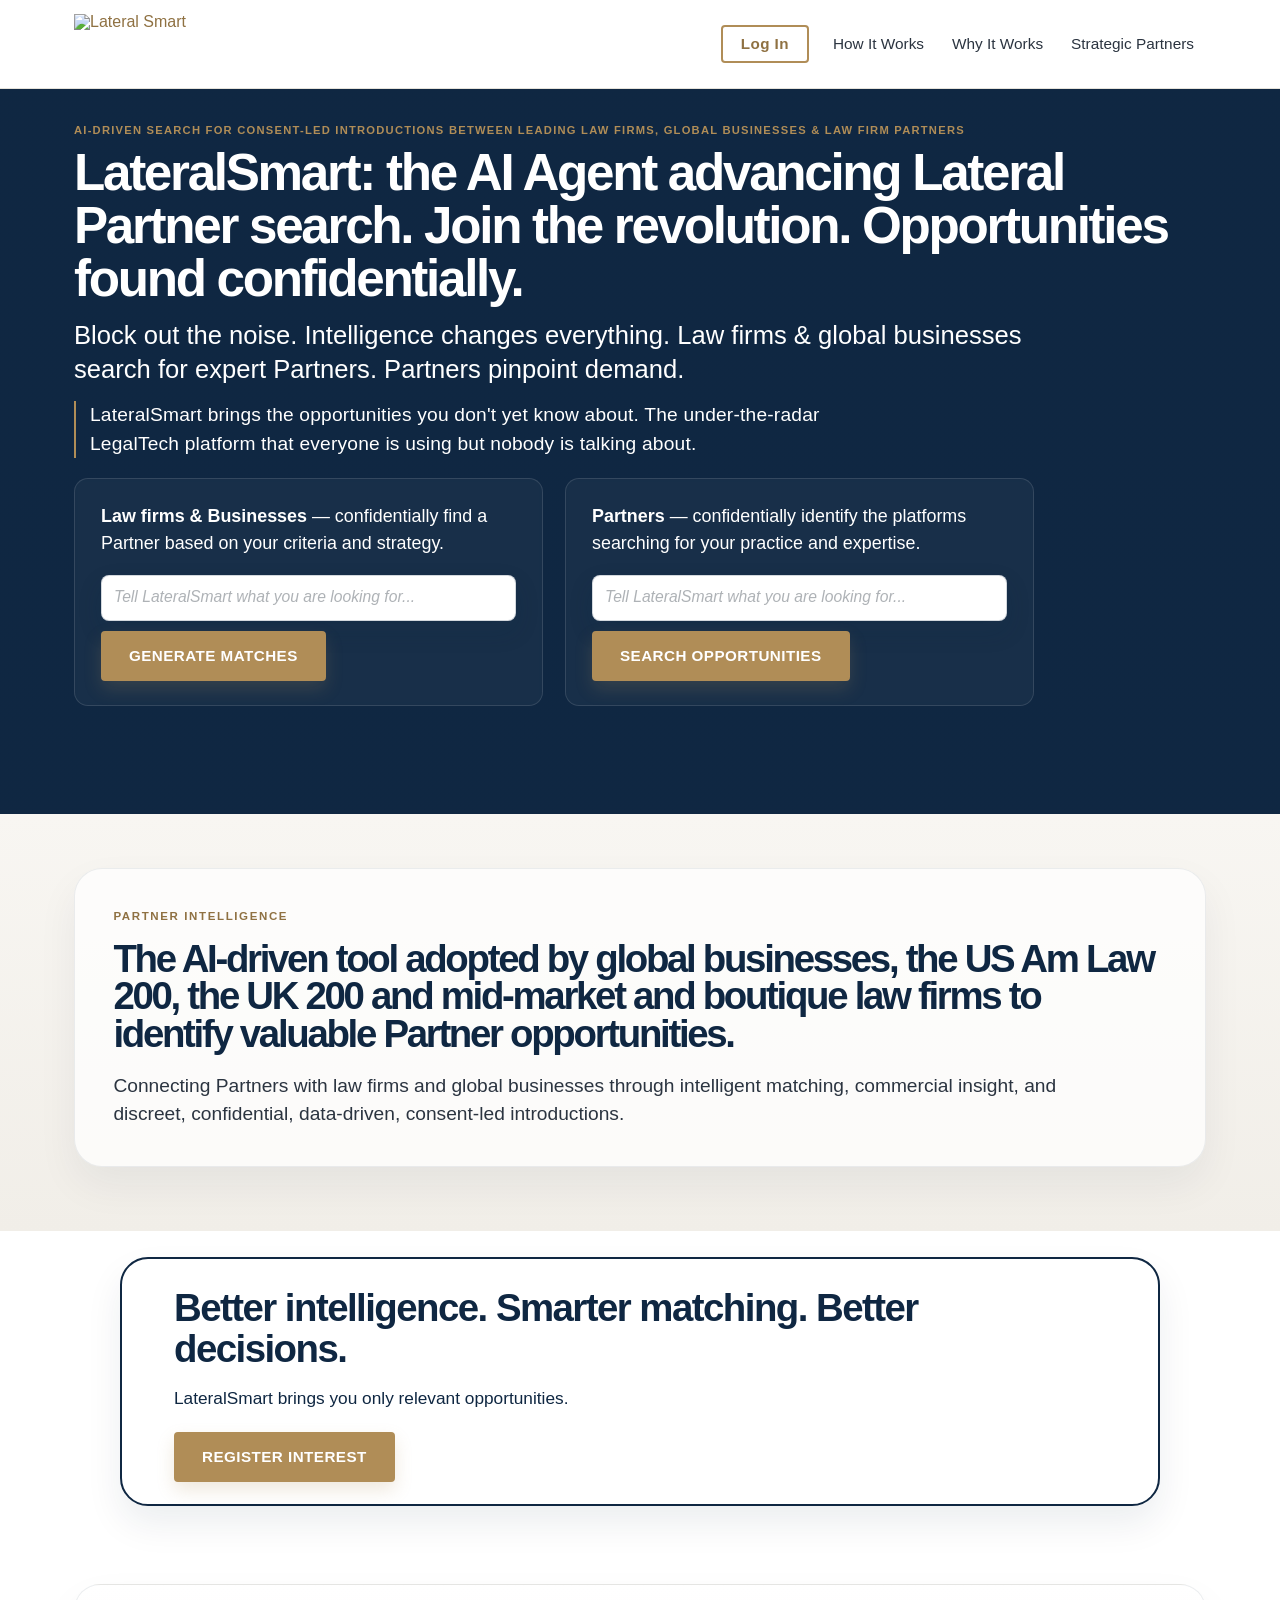
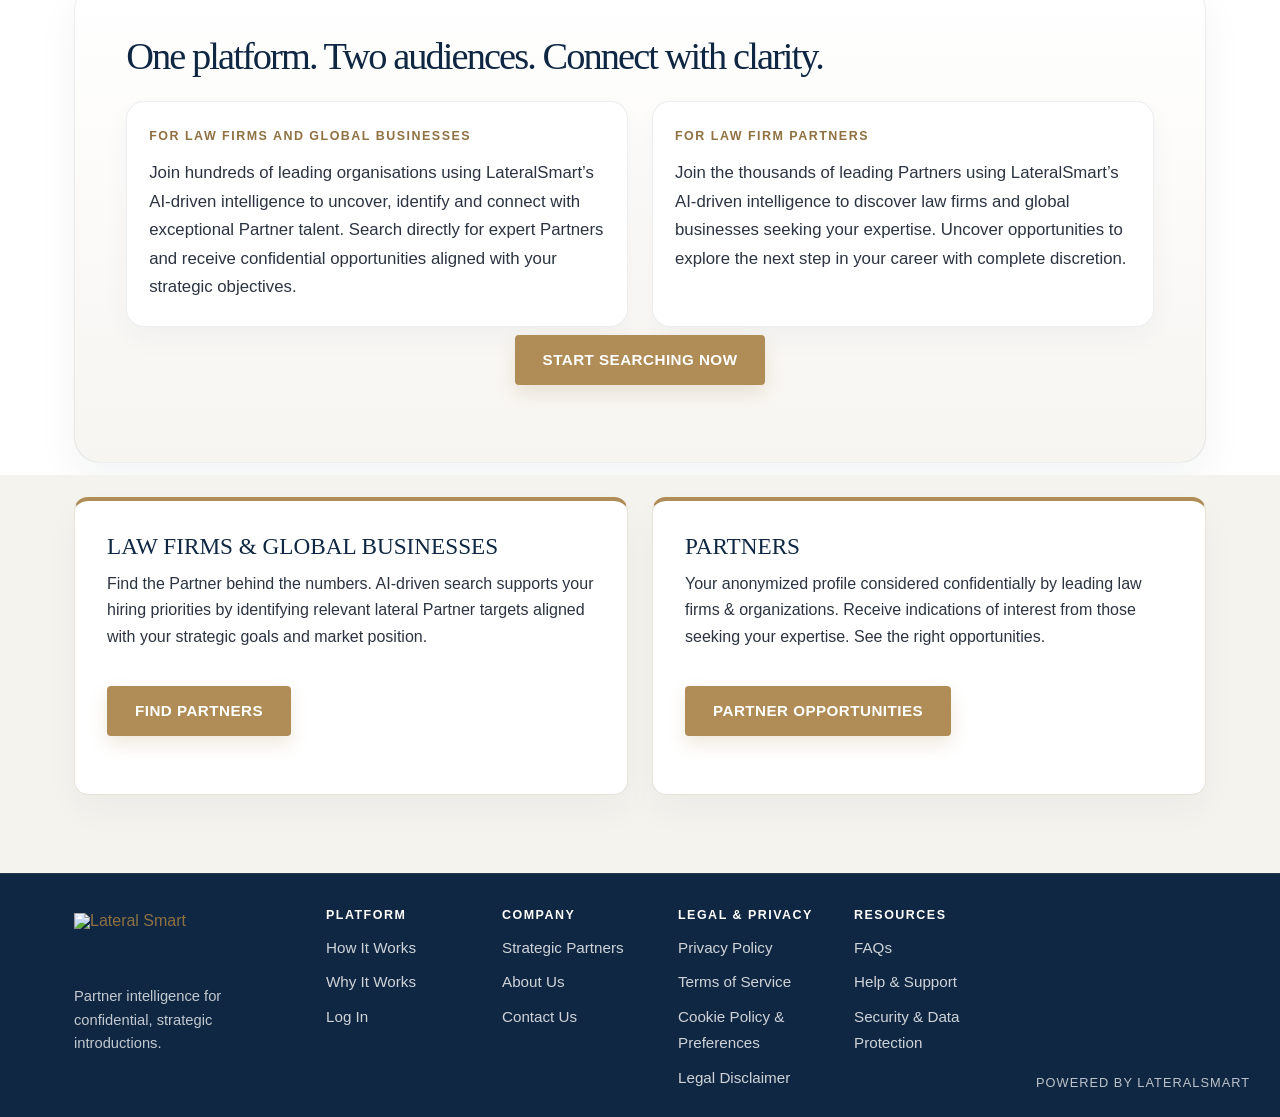
==== commit ca6bef35: "Update hero-main-title for clarity and impact" ====
--- a/index.html
+++ b/index.html
@@ -31,7 +31,7 @@
     <section class="hero">
       <div class="container">
         <p class="eyebrow">AI-DRIVEN SEARCH FOR CONSENT-LED INTRODUCTIONS BETWEEN LEADING LAW FIRMS, GLOBAL BUSINESSES &amp; LAW FIRM PARTNERS</p>
-        <h1 class="hero-main-title">LateralSmart: the AI Agent changing Lateral Partner search. Join the revolution. Opportunities found confidentially.</h1>
+        <h1 class="hero-main-title">LateralSmart: the AI Agent advancing Lateral Partner search. Join the revolution. Opportunities found confidentially.</h1>
         <p class="hero-subtitle">Block out the noise. Intelligence changes everything. Law firms &amp; global businesses search for expert Partners. Partners pinpoint demand.</p>
         <p class="lead">LateralSmart brings the opportunities you don't yet know about. The under-the-radar LegalTech platform that everyone is using but nobody is talking about.</p>
         <div class="hero-pair">
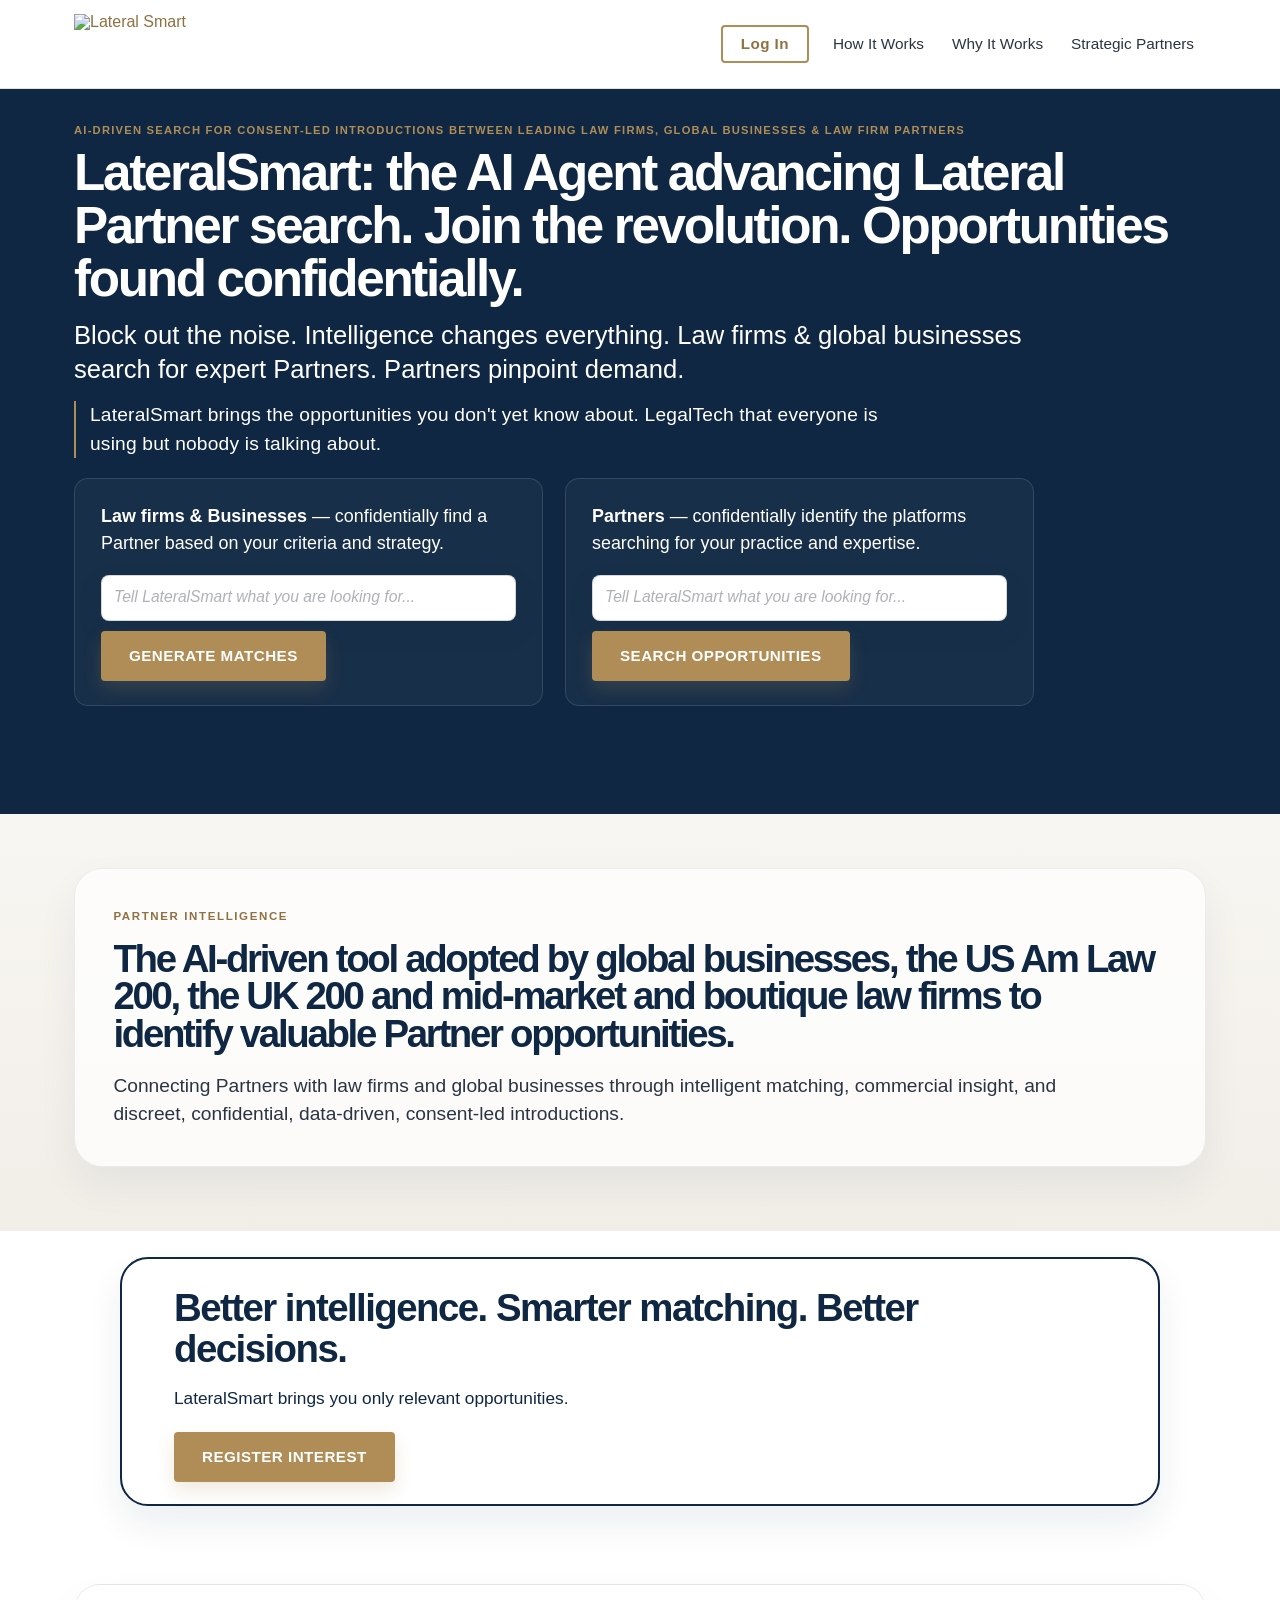
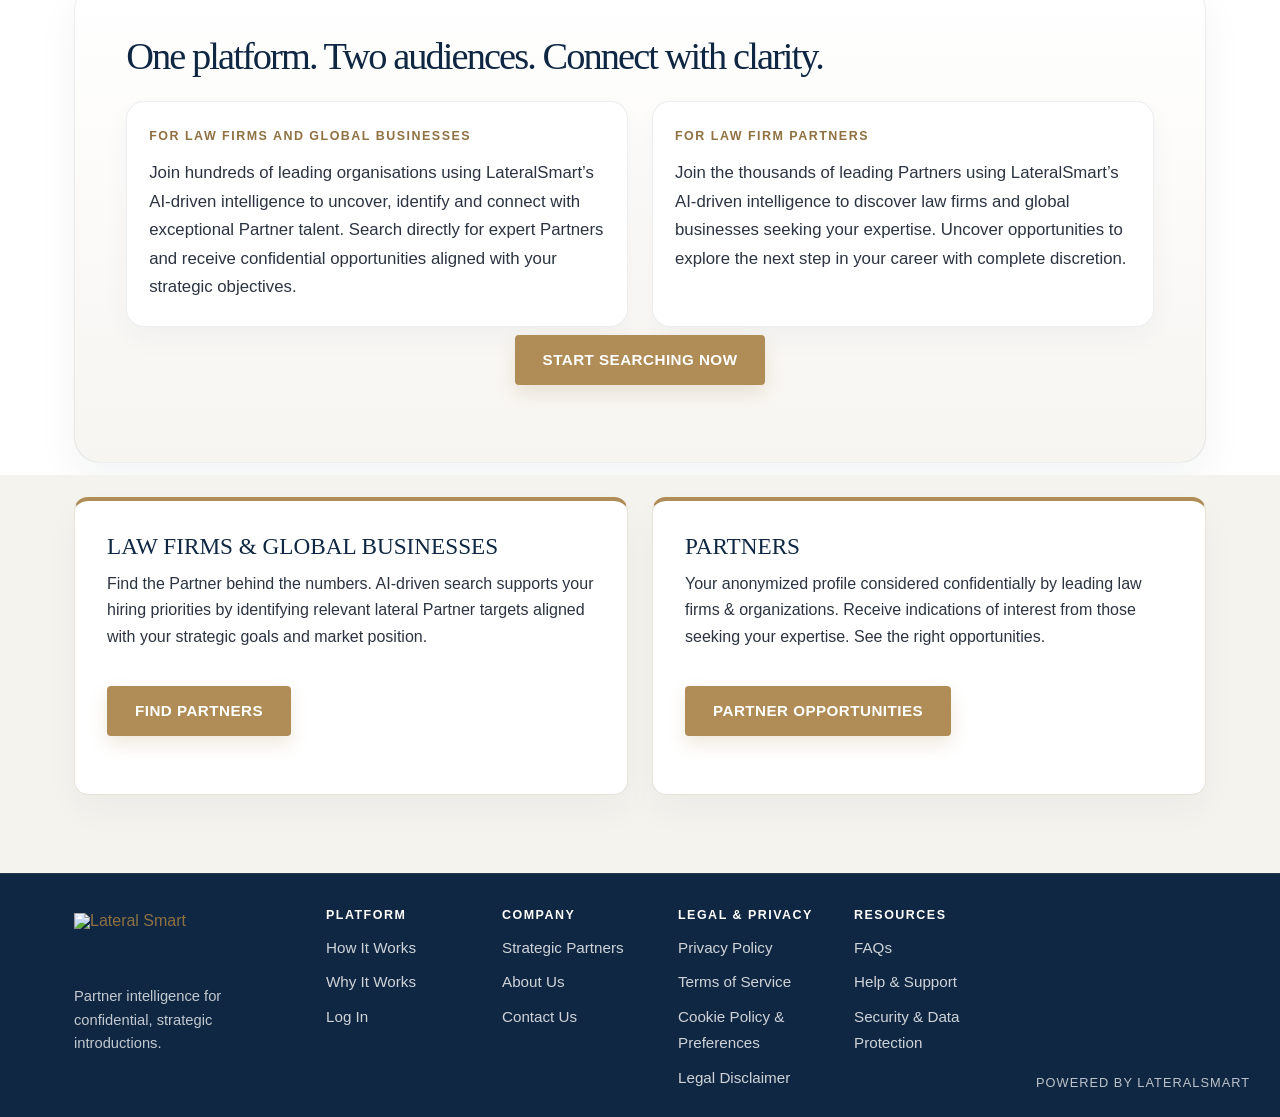
==== commit a6898b4c: "Update lead paragraph for clarity Removed 'The under-the-radar' from the lead paragraph." ====
--- a/index.html
+++ b/index.html
@@ -33,7 +33,7 @@
         <p class="eyebrow">AI-DRIVEN SEARCH FOR CONSENT-LED INTRODUCTIONS BETWEEN LEADING LAW FIRMS, GLOBAL BUSINESSES &amp; LAW FIRM PARTNERS</p>
         <h1 class="hero-main-title">LateralSmart: the AI Agent advancing Lateral Partner search. Join the revolution. Opportunities found confidentially.</h1>
         <p class="hero-subtitle">Block out the noise. Intelligence changes everything. Law firms &amp; global businesses search for expert Partners. Partners pinpoint demand.</p>
-        <p class="lead">LateralSmart brings the opportunities you don't yet know about. The under-the-radar LegalTech platform that everyone is using but nobody is talking about.</p>
+        <p class="lead">LateralSmart brings the opportunities you don't yet know about. LegalTech that everyone is using but nobody is talking about.</p>
         <div class="hero-pair">
           <div class="hero-feature">
             <p class="tagline"><strong>Law firms &amp; Businesses</strong> — confidentially find a Partner based on your criteria and strategy.</p>
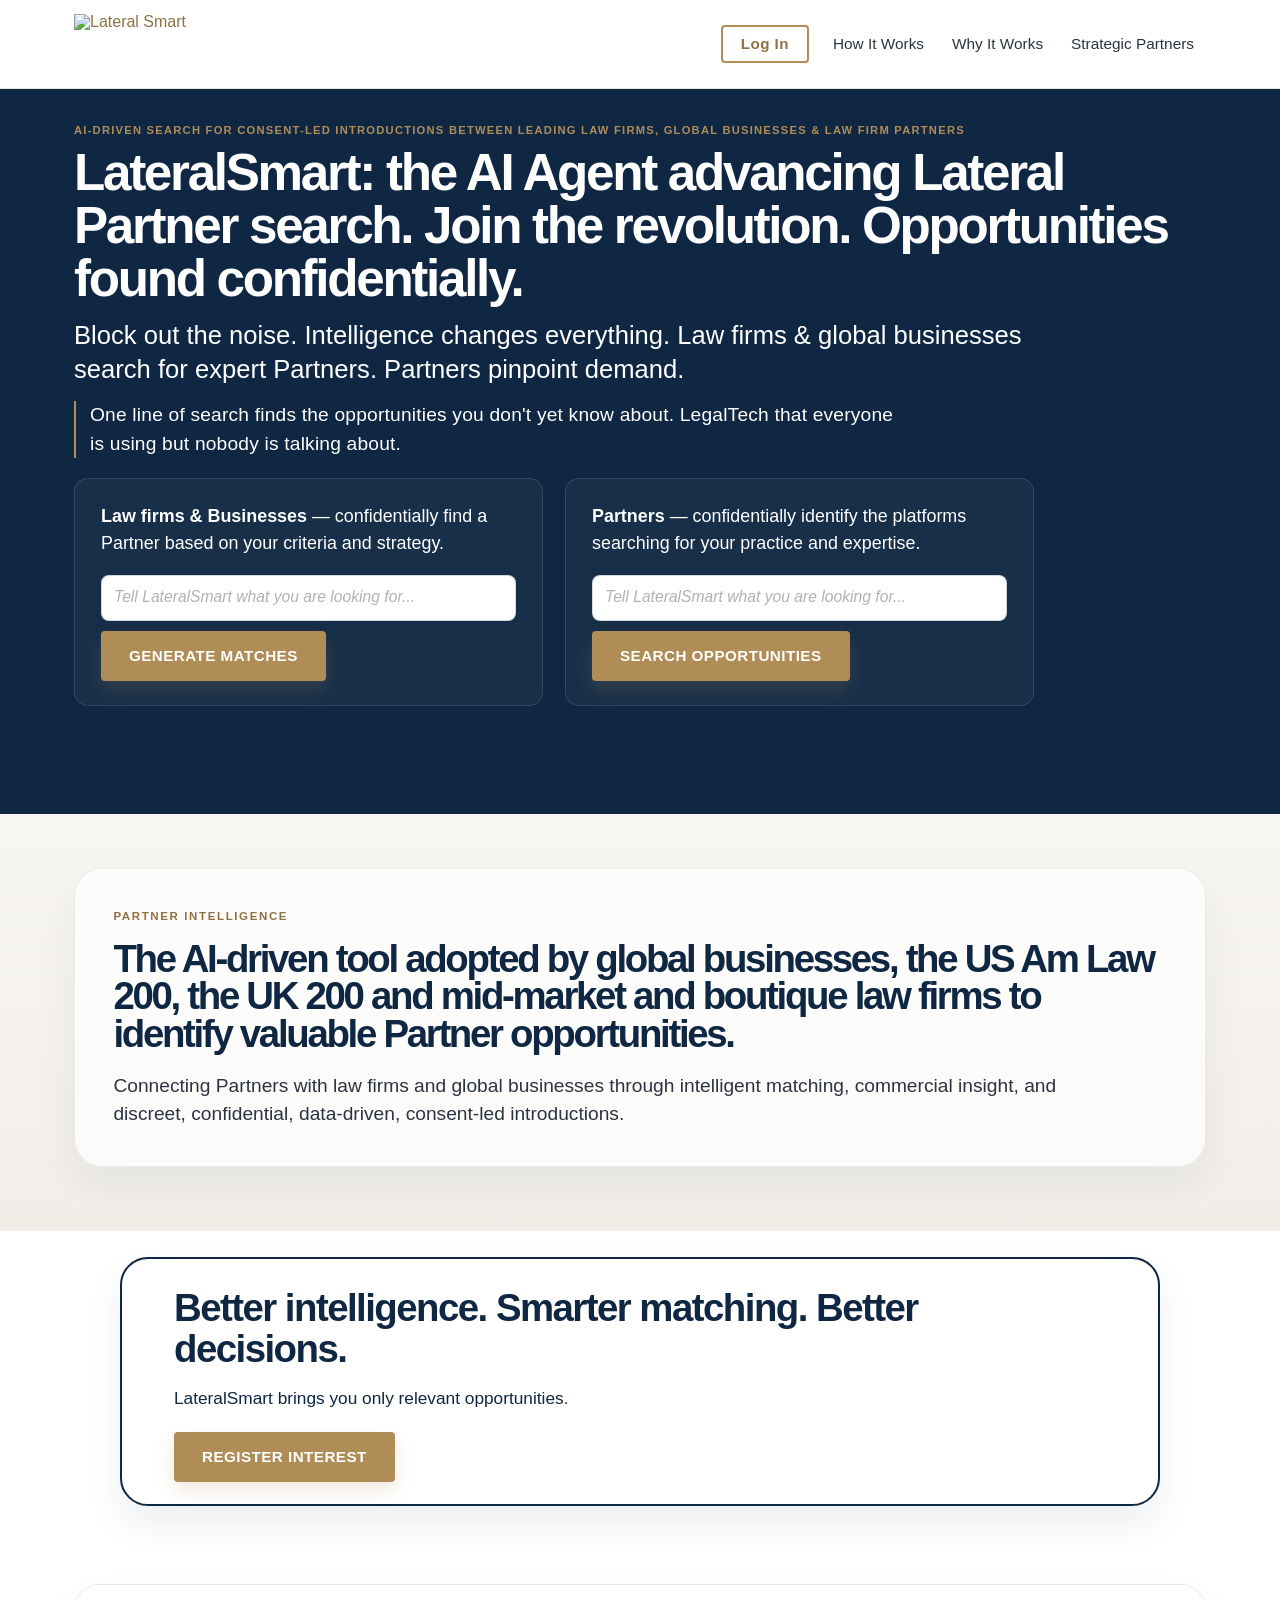
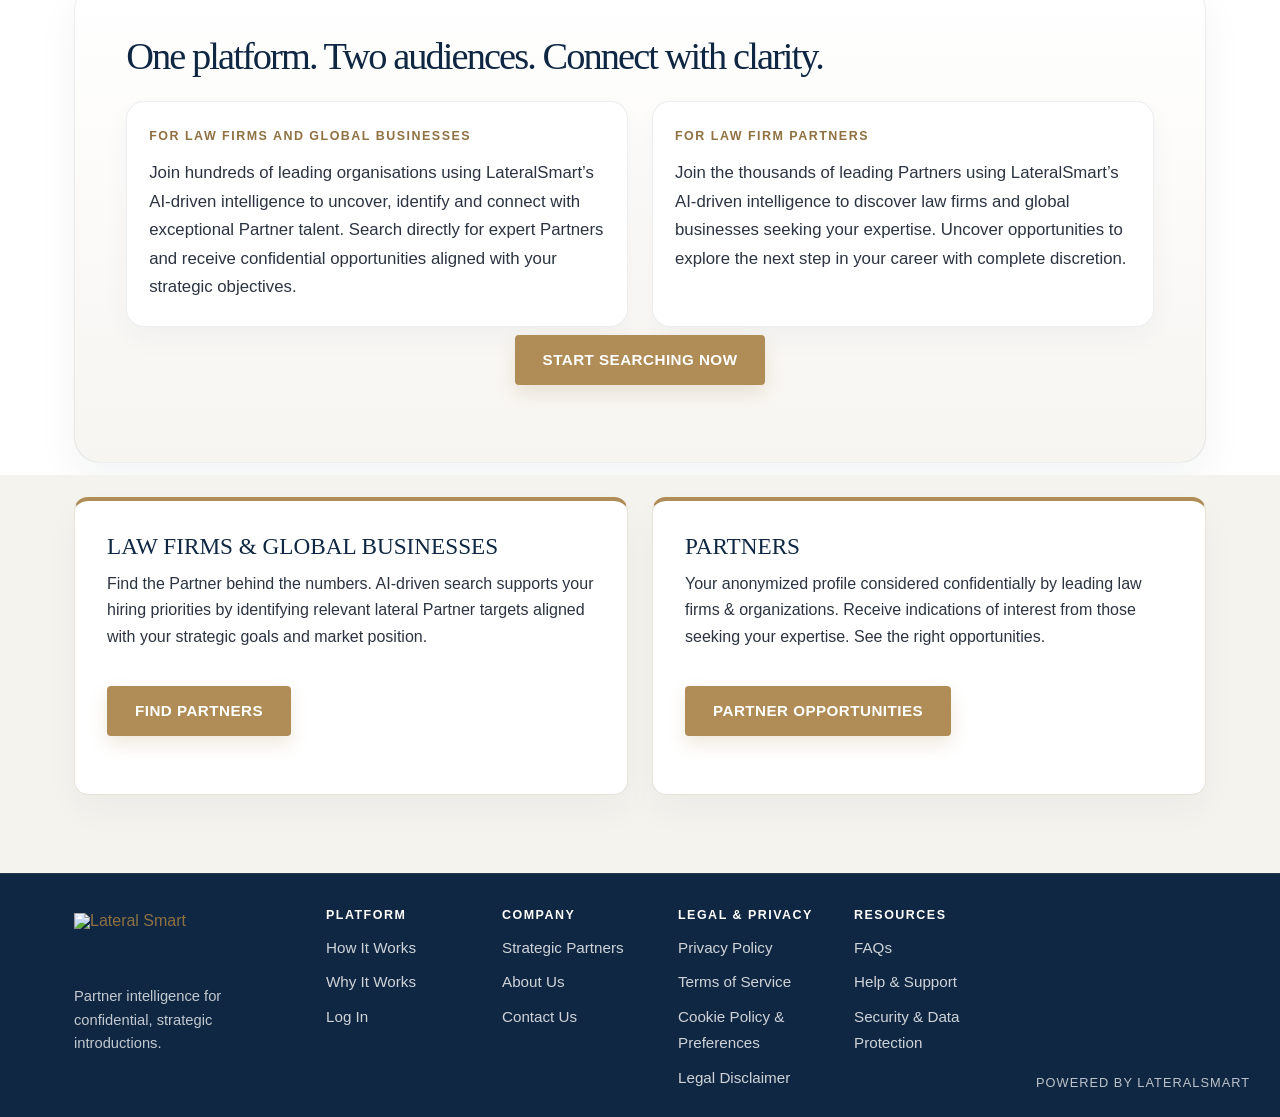
==== commit 4760065f: "Update lead paragraph for clarity" ====
--- a/index.html
+++ b/index.html
@@ -33,7 +33,7 @@
         <p class="eyebrow">AI-DRIVEN SEARCH FOR CONSENT-LED INTRODUCTIONS BETWEEN LEADING LAW FIRMS, GLOBAL BUSINESSES &amp; LAW FIRM PARTNERS</p>
         <h1 class="hero-main-title">LateralSmart: the AI Agent advancing Lateral Partner search. Join the revolution. Opportunities found confidentially.</h1>
         <p class="hero-subtitle">Block out the noise. Intelligence changes everything. Law firms &amp; global businesses search for expert Partners. Partners pinpoint demand.</p>
-        <p class="lead">LateralSmart brings the opportunities you don't yet know about. LegalTech that everyone is using but nobody is talking about.</p>
+        <p class="lead">One line of search finds the opportunities you don't yet know about. LegalTech that everyone is using but nobody is talking about.</p>
         <div class="hero-pair">
           <div class="hero-feature">
             <p class="tagline"><strong>Law firms &amp; Businesses</strong> — confidentially find a Partner based on your criteria and strategy.</p>
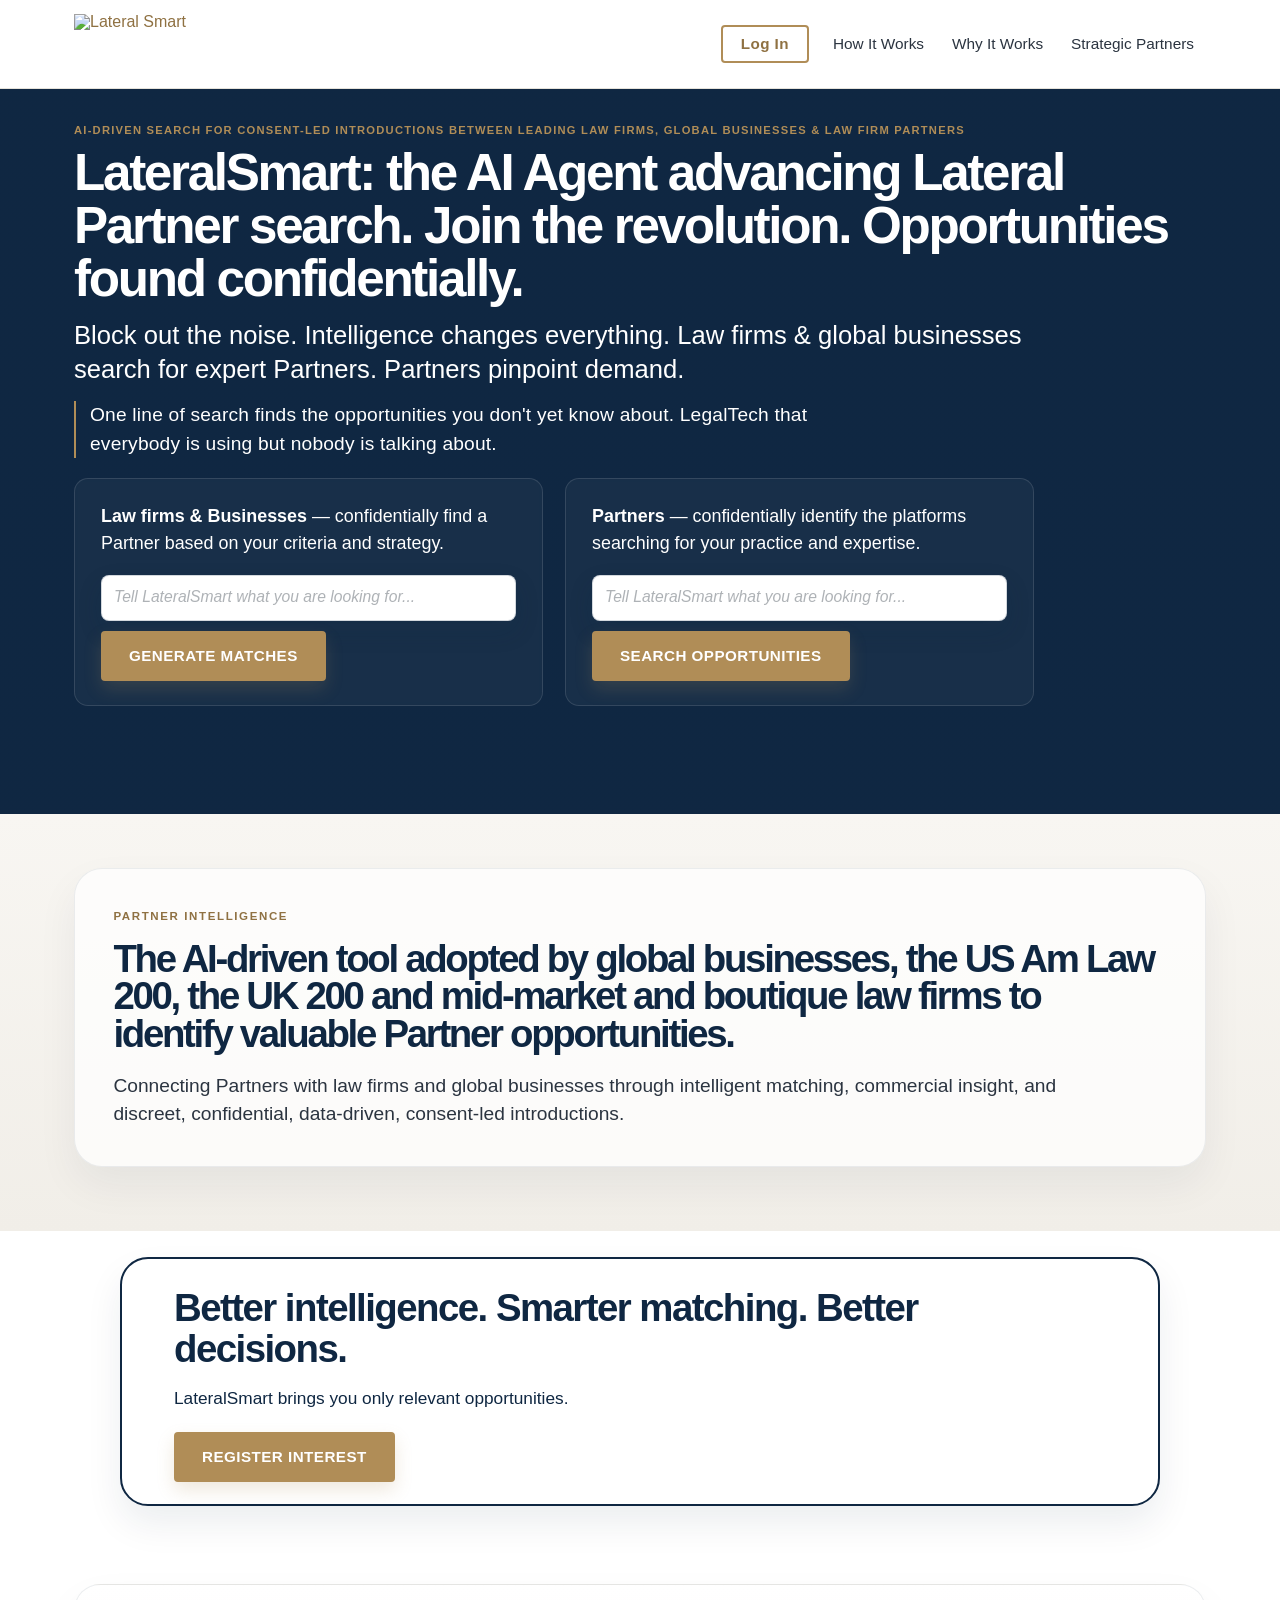
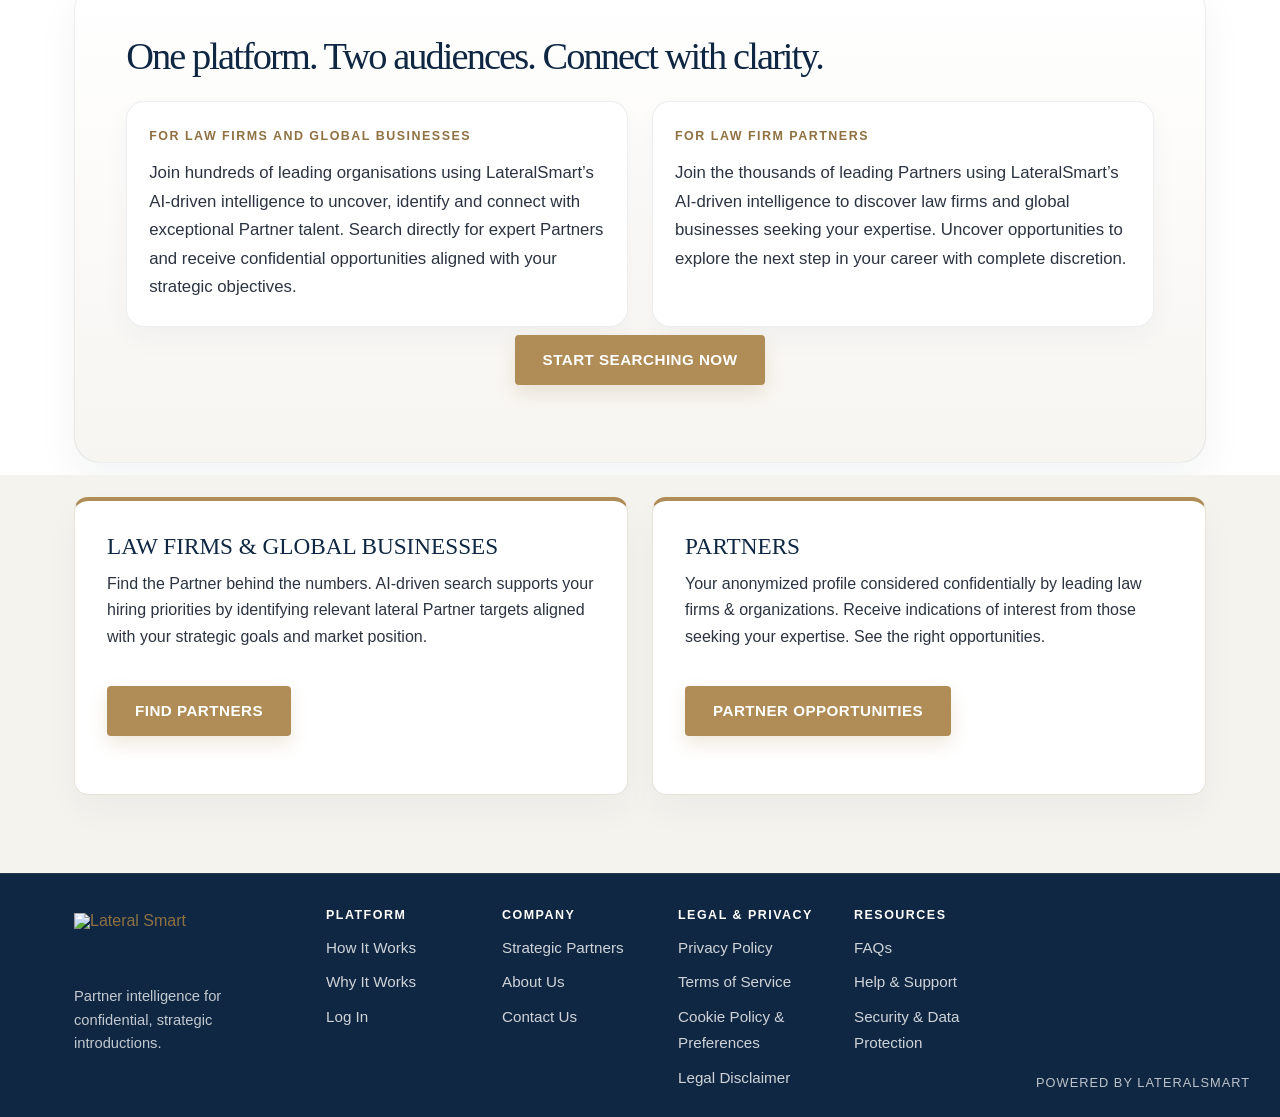
==== commit 8a571806: "Correct 'everybody' to 'everyone' in lead paragraph" ====
--- a/index.html
+++ b/index.html
@@ -33,7 +33,7 @@
         <p class="eyebrow">AI-DRIVEN SEARCH FOR CONSENT-LED INTRODUCTIONS BETWEEN LEADING LAW FIRMS, GLOBAL BUSINESSES &amp; LAW FIRM PARTNERS</p>
         <h1 class="hero-main-title">LateralSmart: the AI Agent advancing Lateral Partner search. Join the revolution. Opportunities found confidentially.</h1>
         <p class="hero-subtitle">Block out the noise. Intelligence changes everything. Law firms &amp; global businesses search for expert Partners. Partners pinpoint demand.</p>
-        <p class="lead">One line of search finds the opportunities you don't yet know about. LegalTech that everyone is using but nobody is talking about.</p>
+        <p class="lead">One line of search finds the opportunities you don't yet know about. LegalTech that everybody is using but nobody is talking about.</p>
         <div class="hero-pair">
           <div class="hero-feature">
             <p class="tagline"><strong>Law firms &amp; Businesses</strong> — confidentially find a Partner based on your criteria and strategy.</p>
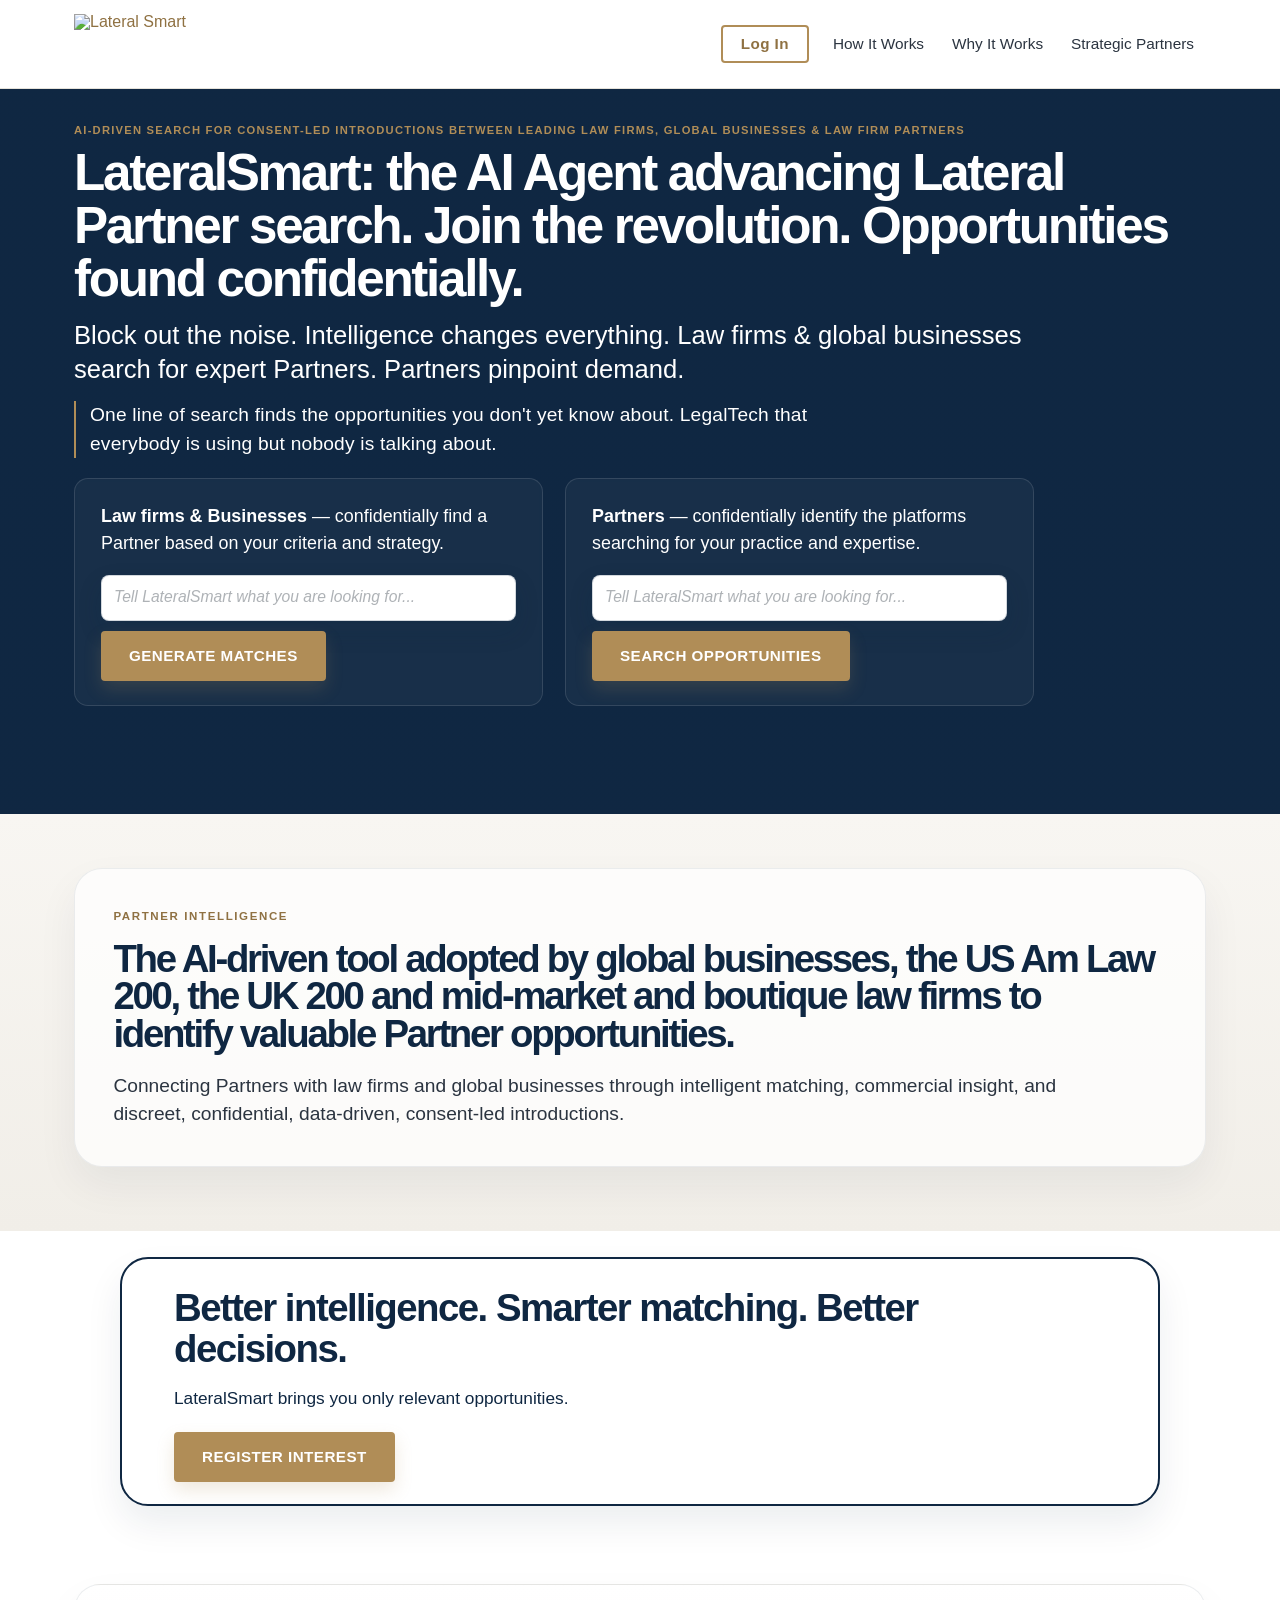
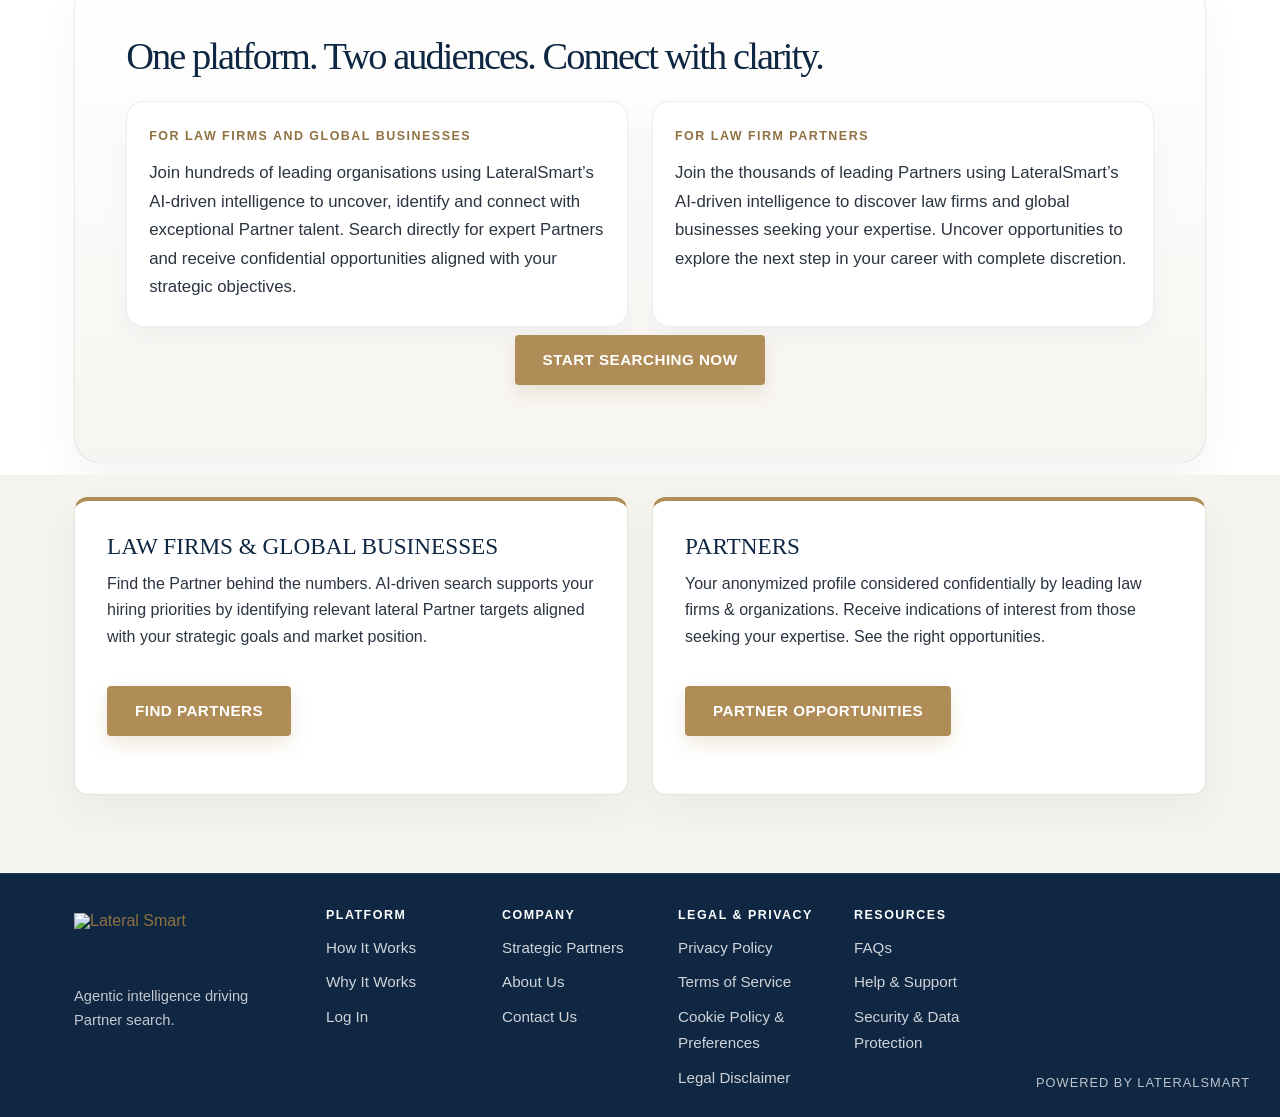
==== commit 975d3e6f: "Update footer description text" ====
--- a/index.html
+++ b/index.html
@@ -130,7 +130,7 @@
     <div class="container footer-inner">
       <div class="footer-brand">
         <a class="logo" href="index.html" aria-label="Lateral Smart"><img src="https://github.com/user-attachments/assets/96243401-67ee-42fc-a3ef-31da36f68163" alt="Lateral Smart" class="brand-logo"></a>
-        <p>Partner intelligence for confidential, strategic introductions.</p>
+        <p>Agentic intelligence driving Partner search.</p>
       </div>
 
       <div class="footer-links">
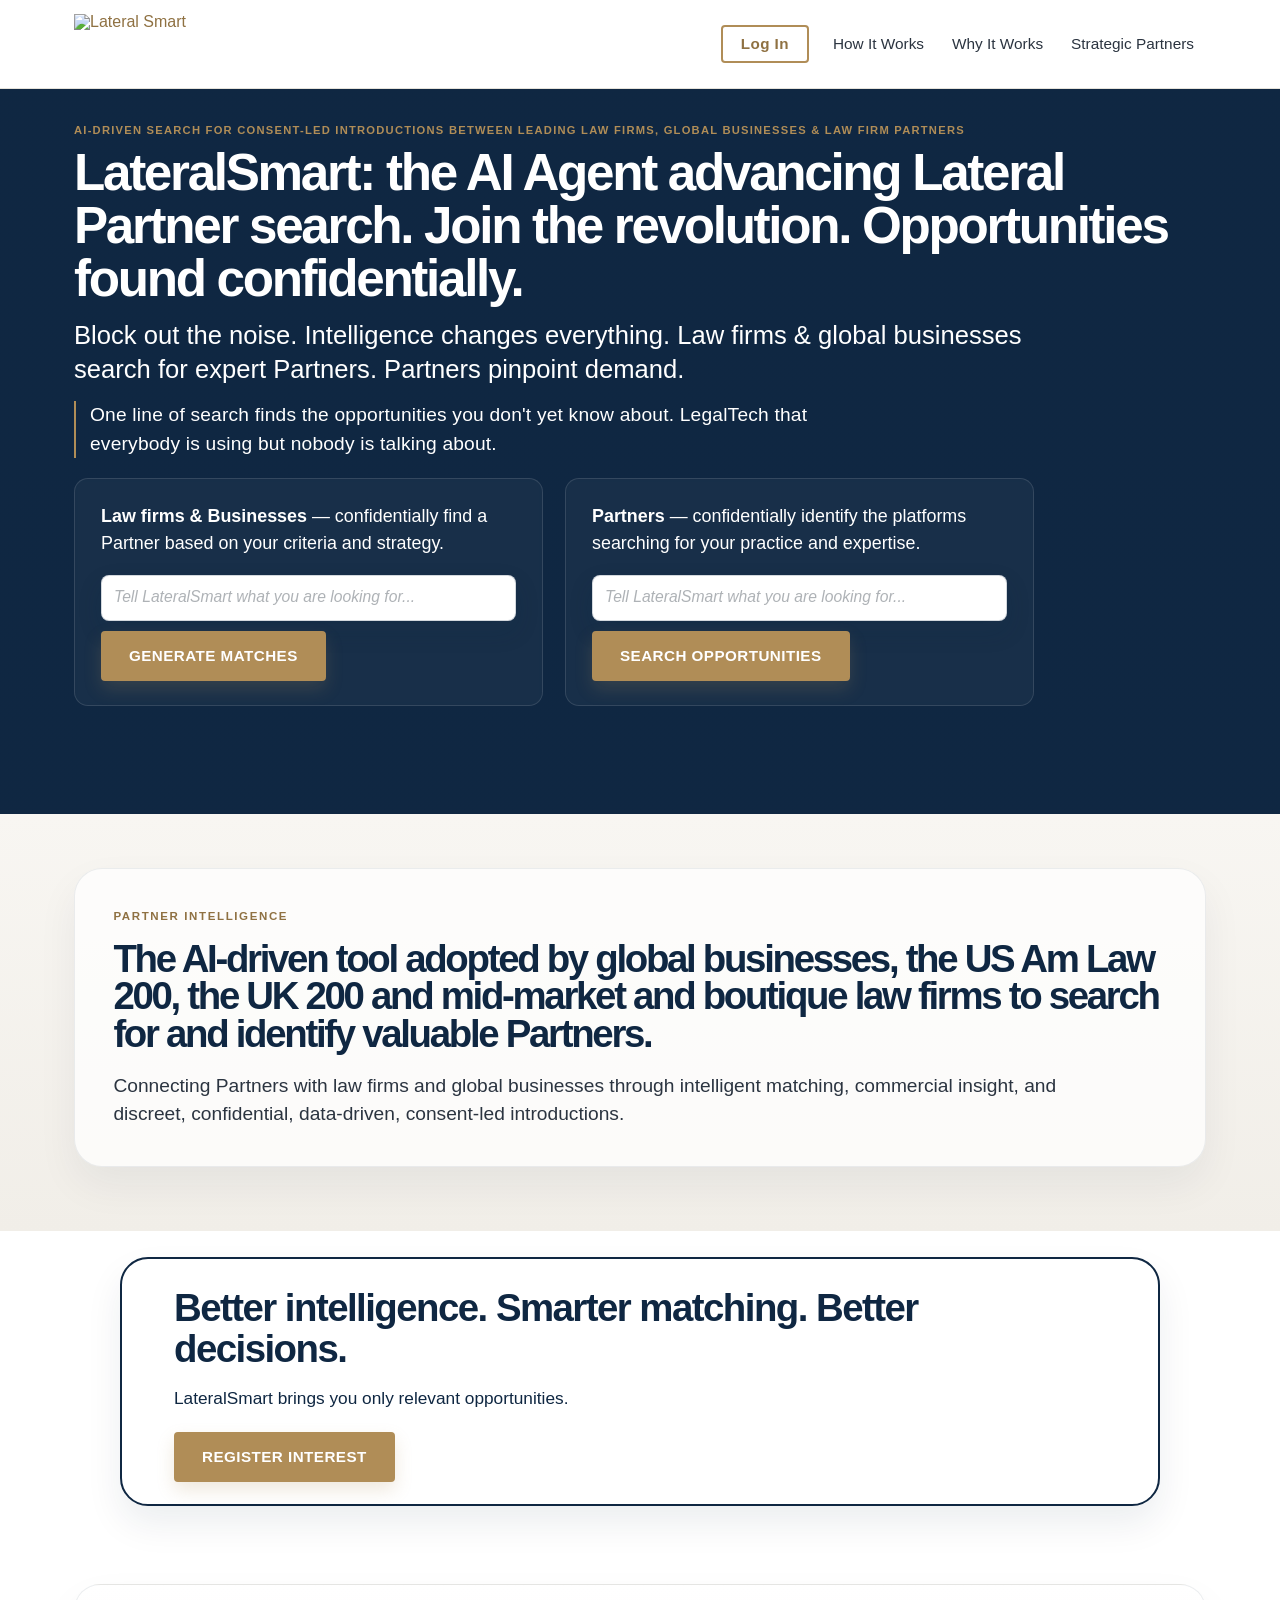
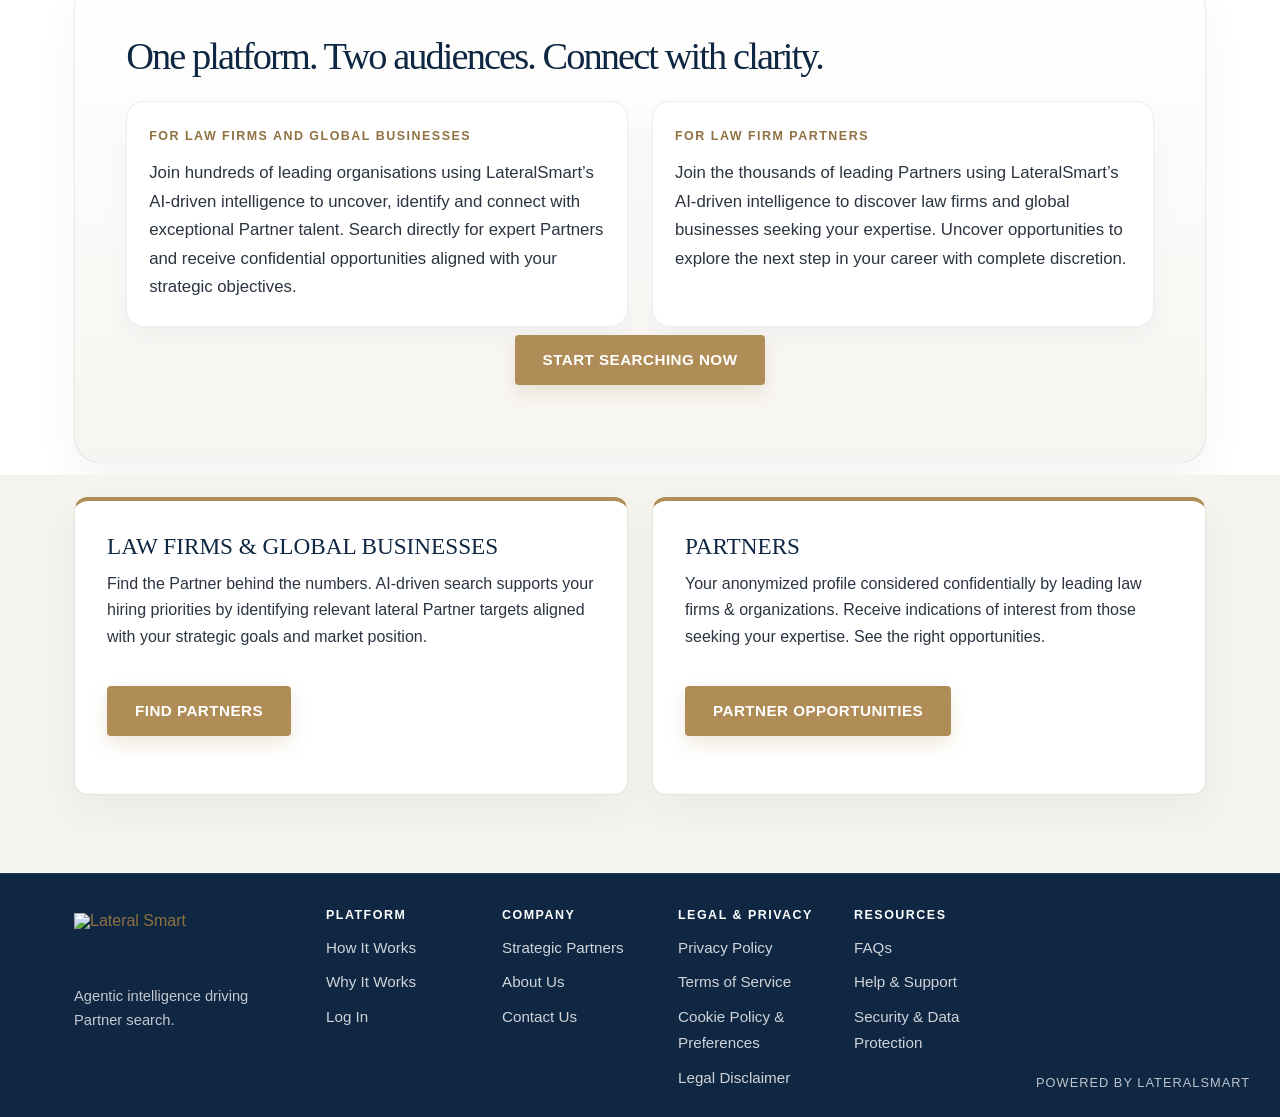
==== commit eedea675: "Update statement hero title for clarity" ====
--- a/index.html
+++ b/index.html
@@ -61,7 +61,7 @@
       <div class="container">
         <div class="statement-hero-shell">
           <p class="statement-hero-kicker">Partner intelligence</p>
-          <h2 class="statement-hero-title">The AI-driven tool adopted by global businesses, the US Am Law 200, the UK 200 and mid-market and boutique law firms to identify valuable Partner opportunities.</h2>
+          <h2 class="statement-hero-title">The AI-driven tool adopted by global businesses, the US Am Law 200, the UK 200 and mid-market and boutique law firms to search for and identify valuable Partners.</h2>
           <p class="statement-hero-text">Connecting Partners with law firms and global businesses through intelligent matching, commercial insight, and discreet, confidential, data-driven, consent-led introductions.</p>
         </div>
       </div>
